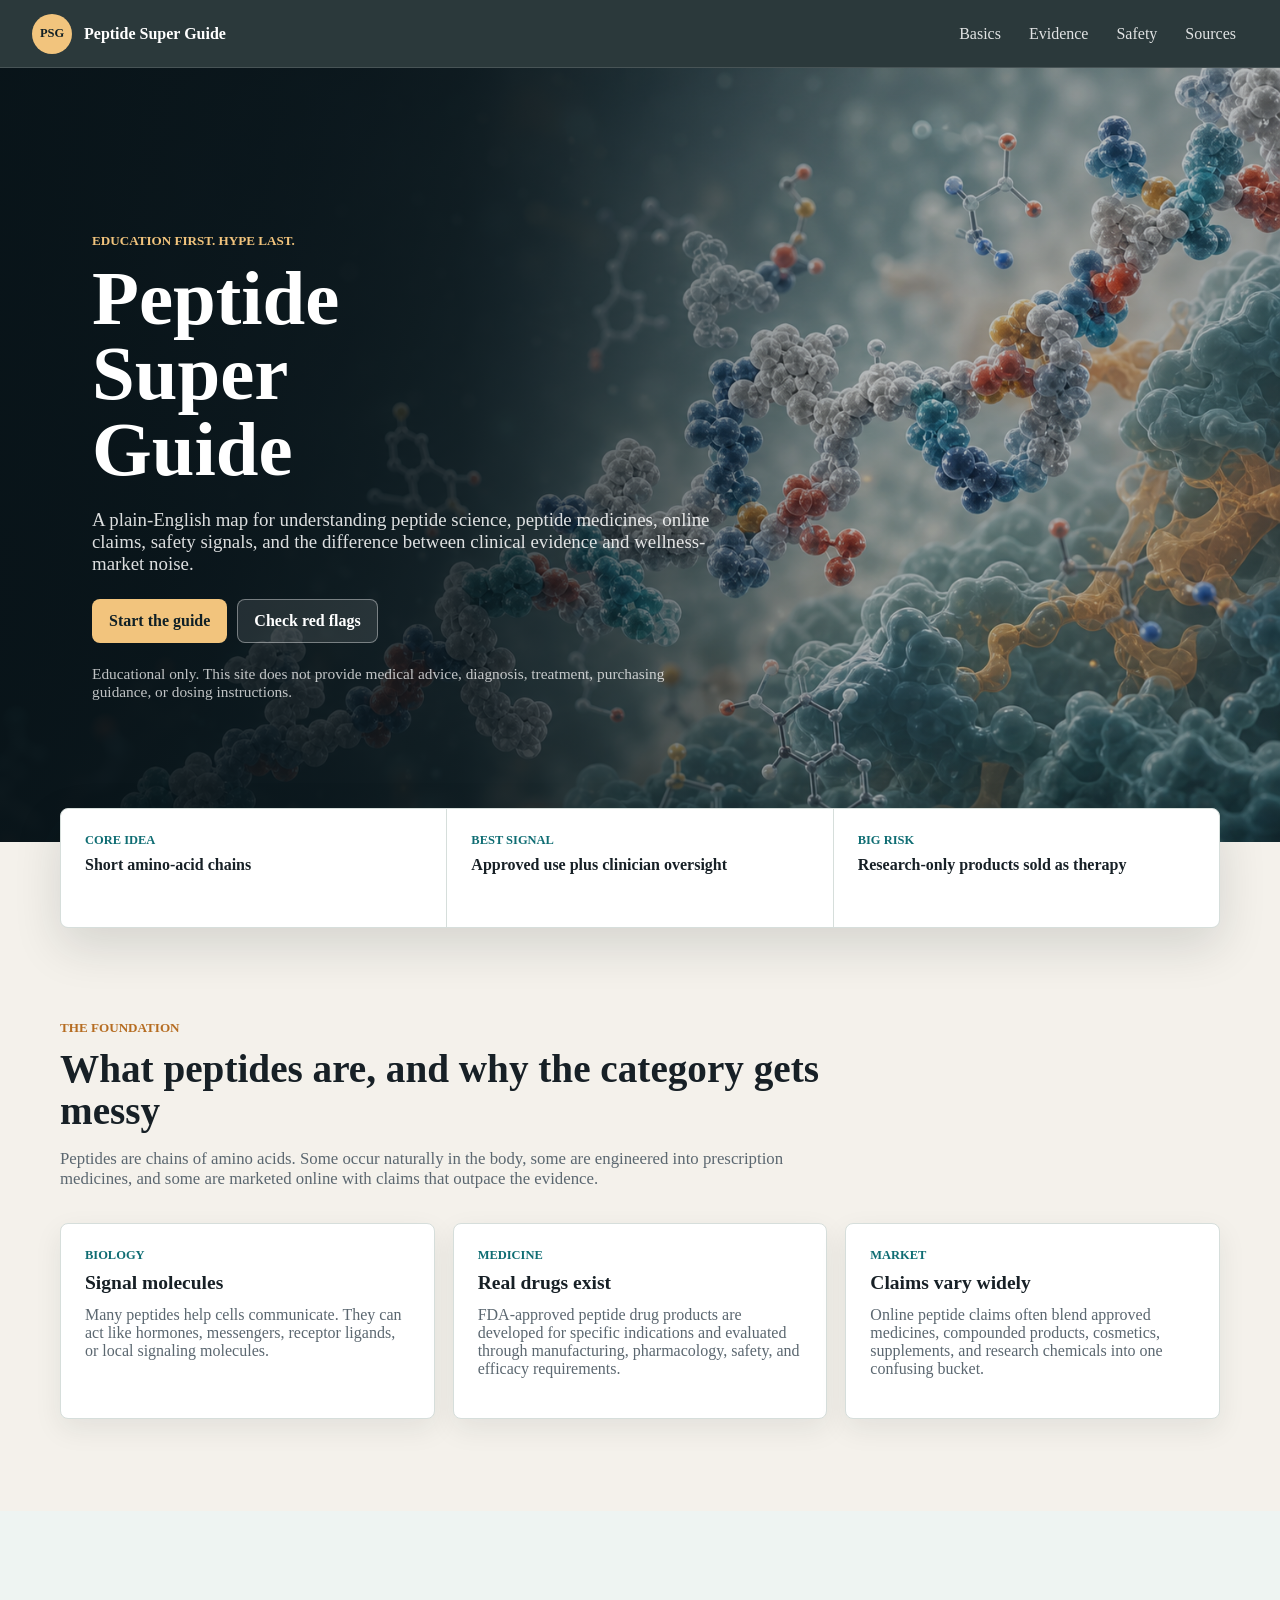
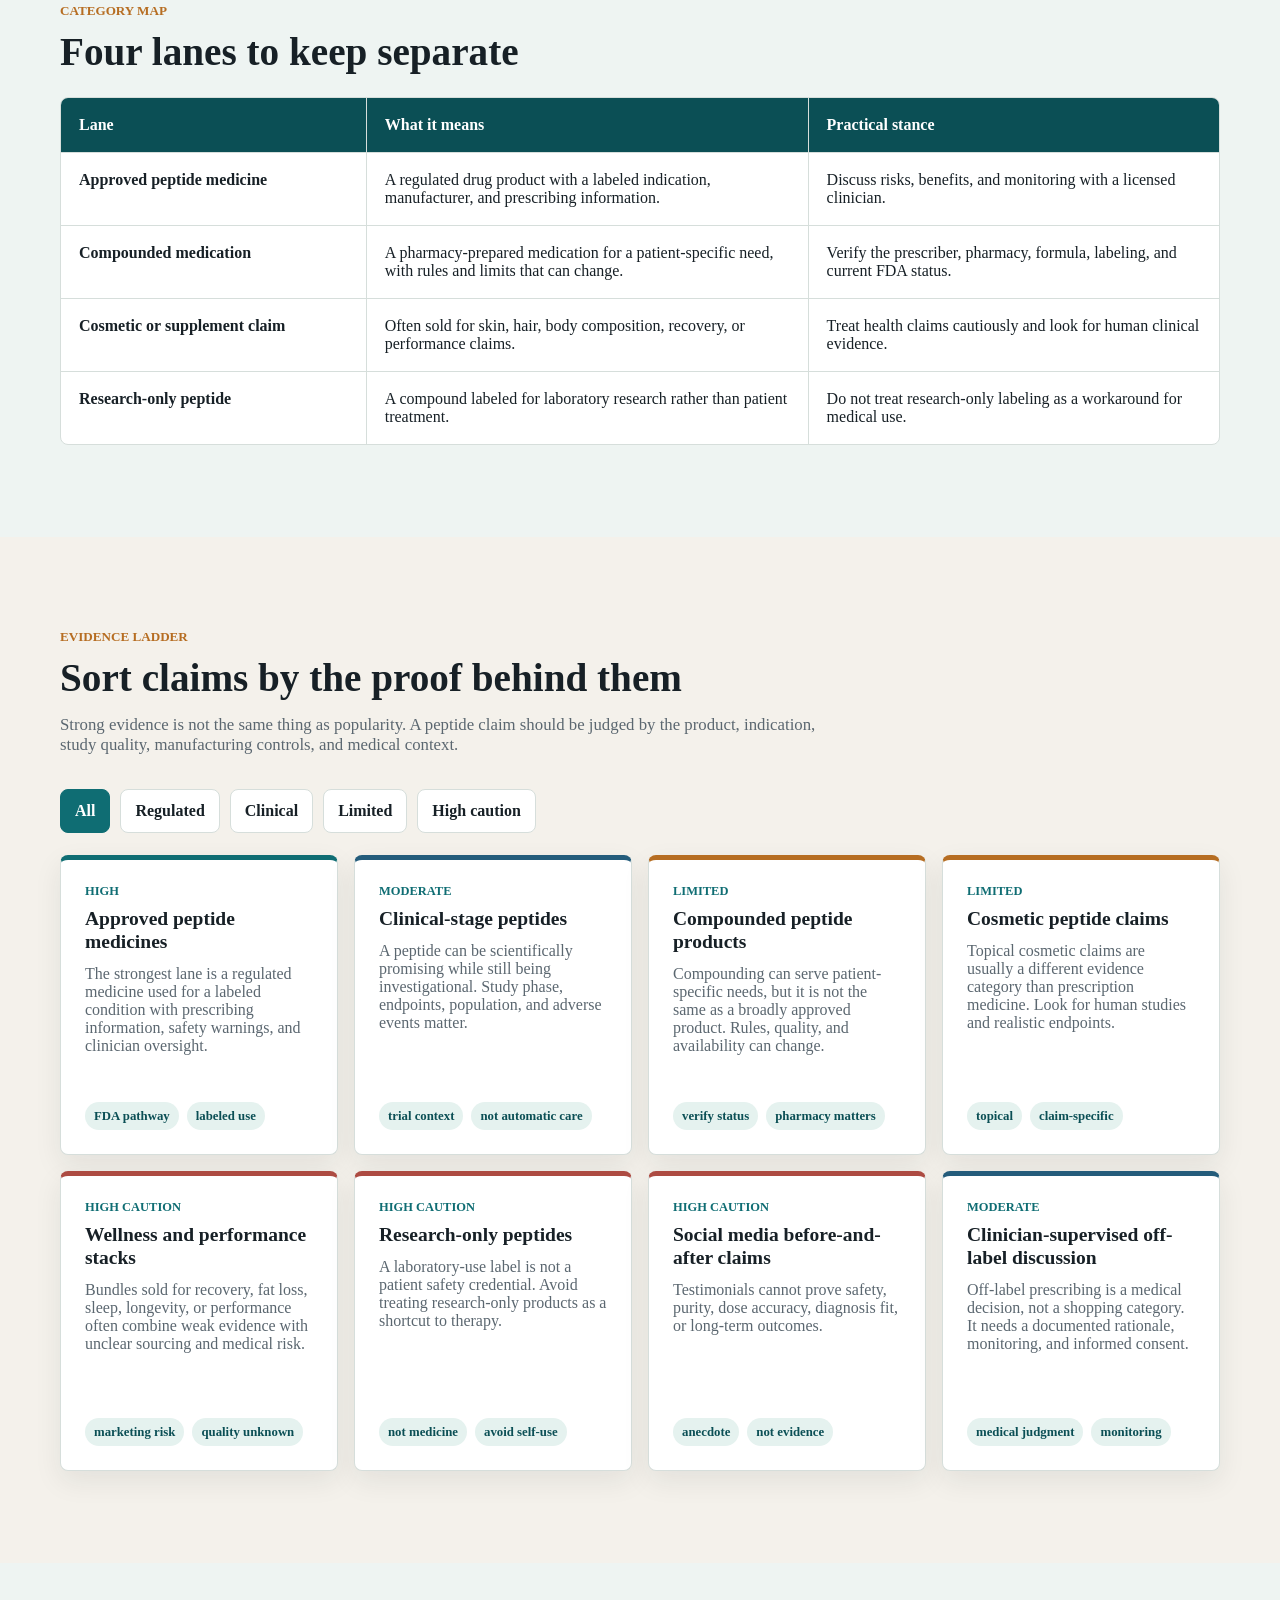
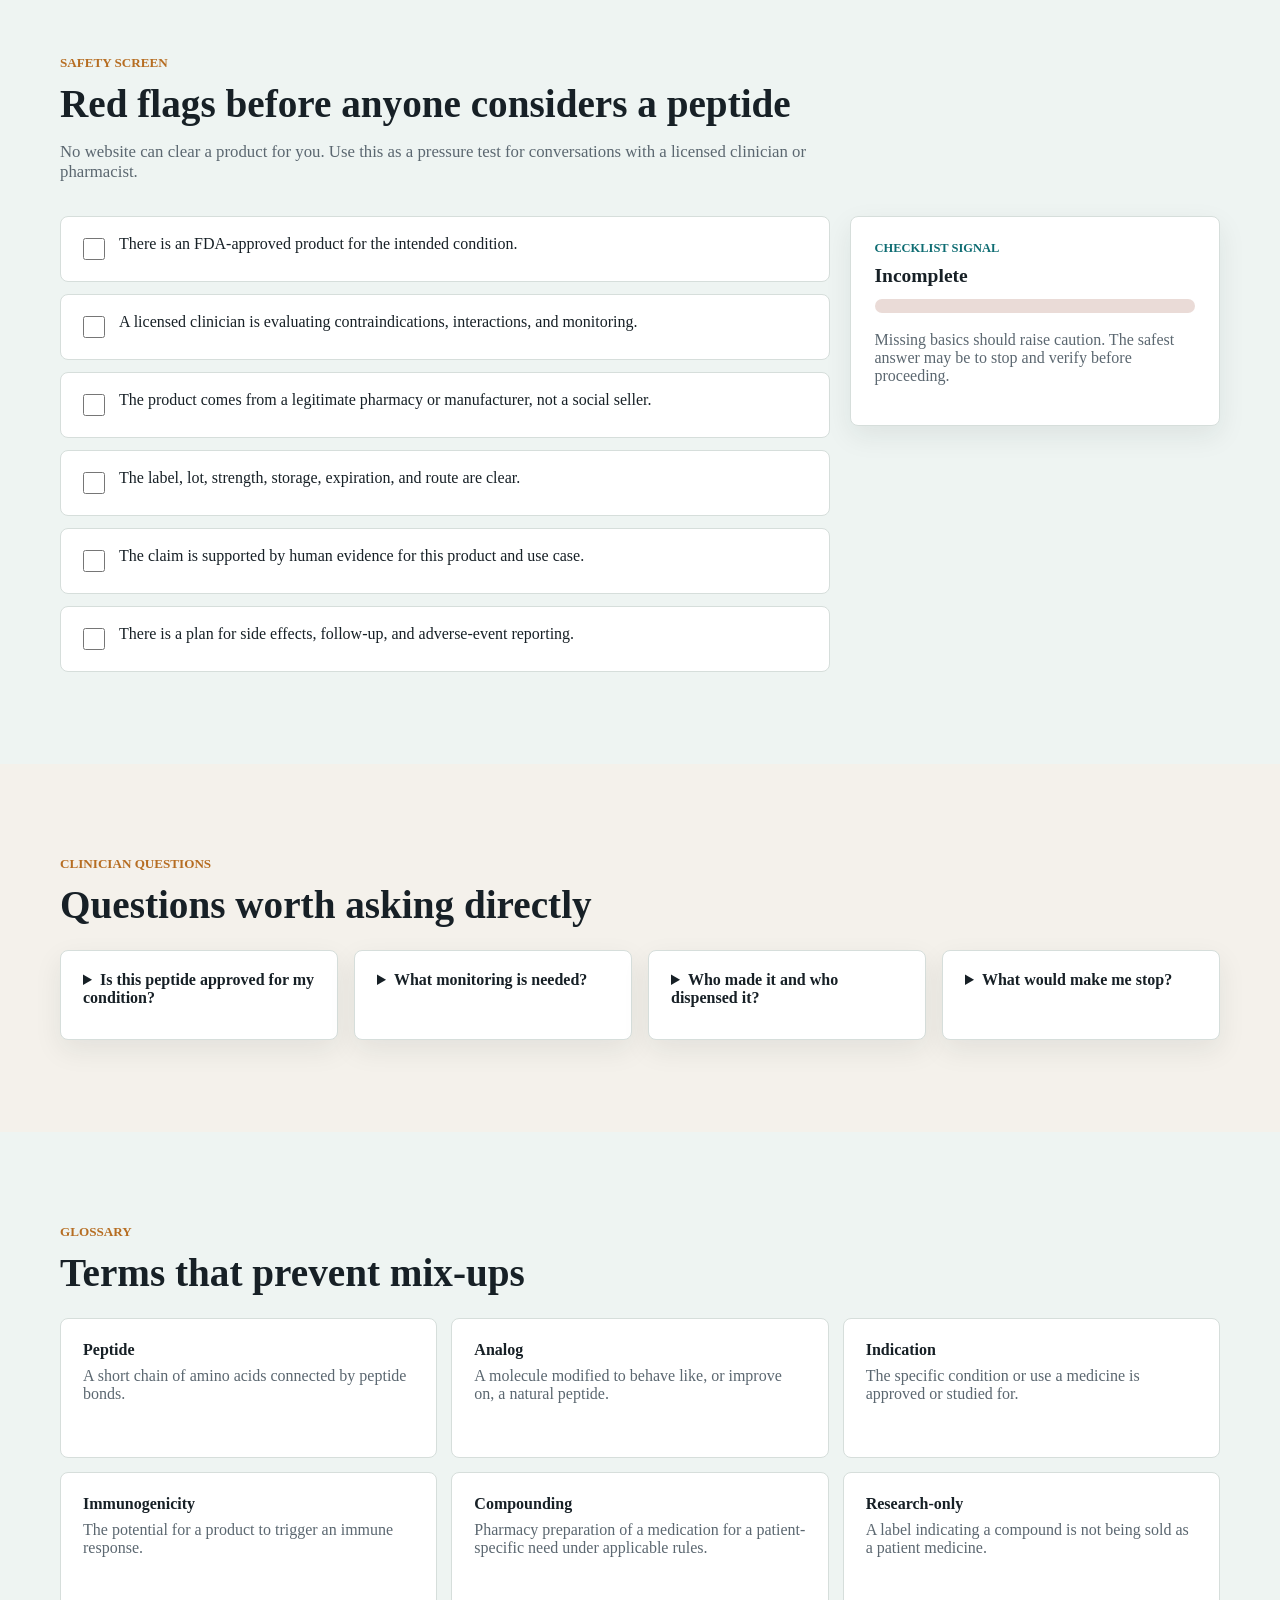
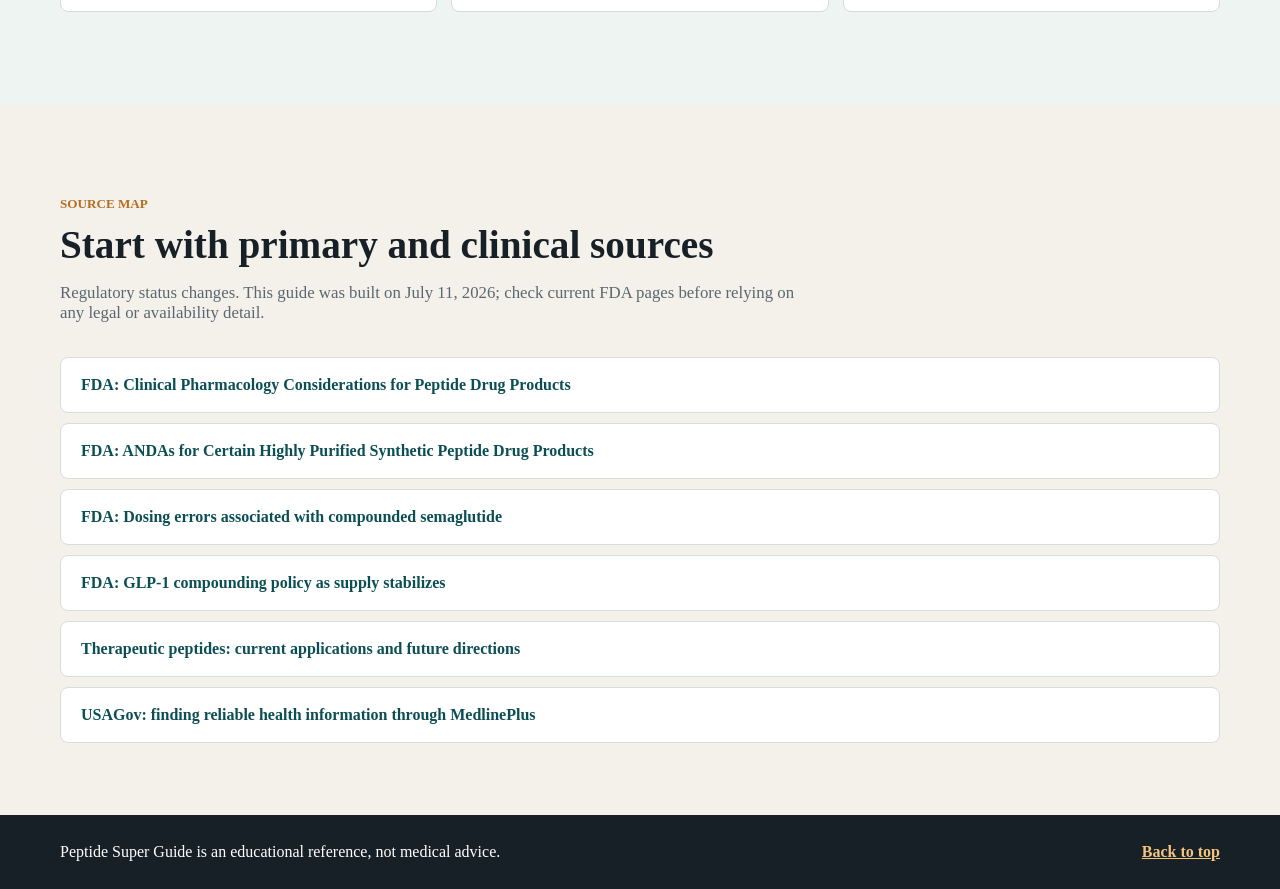
==== index.html @ 93c2bcbf "Build peptide guide site" ====
<!doctype html>
<html lang="en">
  <head>
    <meta charset="utf-8" />
    <meta name="viewport" content="width=device-width, initial-scale=1" />
    <meta
      name="description"
      content="A practical, safety-first educational guide to peptides, peptide medicines, evidence levels, and red flags."
    />
    <title>Peptide Super Guide</title>
    <link rel="preload" href="assets/peptide-hero.png" as="image" />
    <link rel="stylesheet" href="styles.css" />
  </head>
  <body>
    <a class="skip-link" href="#guide">Skip to guide</a>

    <header class="site-header" aria-label="Primary">
      <a class="brand" href="#top" aria-label="Peptide Super Guide home">
        <span class="brand-mark" aria-hidden="true">PSG</span>
        <span>Peptide Super Guide</span>
      </a>
      <nav class="nav" aria-label="Guide sections">
        <a href="#basics">Basics</a>
        <a href="#evidence">Evidence</a>
        <a href="#safety">Safety</a>
        <a href="#sources">Sources</a>
      </nav>
    </header>

    <main id="top">
      <section class="hero" aria-labelledby="hero-title">
        <div class="hero-content">
          <p class="eyebrow">Education first. Hype last.</p>
          <h1 id="hero-title">Peptide Super Guide</h1>
          <p class="hero-copy">
            A plain-English map for understanding peptide science, peptide
            medicines, online claims, safety signals, and the difference between
            clinical evidence and wellness-market noise.
          </p>
          <div class="hero-actions" aria-label="Primary links">
            <a class="button primary" href="#guide">Start the guide</a>
            <a class="button secondary" href="#safety">Check red flags</a>
          </div>
          <p class="medical-note">
            Educational only. This site does not provide medical advice,
            diagnosis, treatment, purchasing guidance, or dosing instructions.
          </p>
        </div>
      </section>

      <section id="guide" class="quick-strip" aria-label="Guide snapshot">
        <div class="quick-item">
          <span class="quick-label">Core idea</span>
          <strong>Short amino-acid chains</strong>
        </div>
        <div class="quick-item">
          <span class="quick-label">Best signal</span>
          <strong>Approved use plus clinician oversight</strong>
        </div>
        <div class="quick-item">
          <span class="quick-label">Big risk</span>
          <strong>Research-only products sold as therapy</strong>
        </div>
      </section>

      <section id="basics" class="section">
        <div class="section-heading">
          <p class="eyebrow">The foundation</p>
          <h2>What peptides are, and why the category gets messy</h2>
          <p>
            Peptides are chains of amino acids. Some occur naturally in the
            body, some are engineered into prescription medicines, and some are
            marketed online with claims that outpace the evidence.
          </p>
        </div>

        <div class="card-grid three">
          <article class="info-card">
            <span class="card-kicker">Biology</span>
            <h3>Signal molecules</h3>
            <p>
              Many peptides help cells communicate. They can act like hormones,
              messengers, receptor ligands, or local signaling molecules.
            </p>
          </article>
          <article class="info-card">
            <span class="card-kicker">Medicine</span>
            <h3>Real drugs exist</h3>
            <p>
              FDA-approved peptide drug products are developed for specific
              indications and evaluated through manufacturing, pharmacology,
              safety, and efficacy requirements.
            </p>
          </article>
          <article class="info-card">
            <span class="card-kicker">Market</span>
            <h3>Claims vary widely</h3>
            <p>
              Online peptide claims often blend approved medicines, compounded
              products, cosmetics, supplements, and research chemicals into one
              confusing bucket.
            </p>
          </article>
        </div>
      </section>

      <section class="section band">
        <div class="section-heading compact">
          <p class="eyebrow">Category map</p>
          <h2>Four lanes to keep separate</h2>
        </div>

        <div class="lane-table" role="table" aria-label="Peptide category map">
          <div class="lane-row lane-head" role="row">
            <div role="columnheader">Lane</div>
            <div role="columnheader">What it means</div>
            <div role="columnheader">Practical stance</div>
          </div>
          <div class="lane-row" role="row">
            <div role="cell"><strong>Approved peptide medicine</strong></div>
            <div role="cell">
              A regulated drug product with a labeled indication, manufacturer,
              and prescribing information.
            </div>
            <div role="cell">Discuss risks, benefits, and monitoring with a licensed clinician.</div>
          </div>
          <div class="lane-row" role="row">
            <div role="cell"><strong>Compounded medication</strong></div>
            <div role="cell">
              A pharmacy-prepared medication for a patient-specific need, with
              rules and limits that can change.
            </div>
            <div role="cell">Verify the prescriber, pharmacy, formula, labeling, and current FDA status.</div>
          </div>
          <div class="lane-row" role="row">
            <div role="cell"><strong>Cosmetic or supplement claim</strong></div>
            <div role="cell">
              Often sold for skin, hair, body composition, recovery, or
              performance claims.
            </div>
            <div role="cell">Treat health claims cautiously and look for human clinical evidence.</div>
          </div>
          <div class="lane-row" role="row">
            <div role="cell"><strong>Research-only peptide</strong></div>
            <div role="cell">
              A compound labeled for laboratory research rather than patient
              treatment.
            </div>
            <div role="cell">Do not treat research-only labeling as a workaround for medical use.</div>
          </div>
        </div>
      </section>

      <section id="evidence" class="section">
        <div class="section-heading">
          <p class="eyebrow">Evidence ladder</p>
          <h2>Sort claims by the proof behind them</h2>
          <p>
            Strong evidence is not the same thing as popularity. A peptide claim
            should be judged by the product, indication, study quality,
            manufacturing controls, and medical context.
          </p>
        </div>

        <div class="filter-bar" aria-label="Evidence filters">
          <button class="filter-button is-active" type="button" data-filter="all">All</button>
          <button class="filter-button" type="button" data-filter="regulated">Regulated</button>
          <button class="filter-button" type="button" data-filter="clinical">Clinical</button>
          <button class="filter-button" type="button" data-filter="limited">Limited</button>
          <button class="filter-button" type="button" data-filter="avoid">High caution</button>
        </div>

        <div class="evidence-grid" id="evidenceGrid" aria-live="polite"></div>
      </section>

      <section id="safety" class="section band">
        <div class="section-heading">
          <p class="eyebrow">Safety screen</p>
          <h2>Red flags before anyone considers a peptide</h2>
          <p>
            No website can clear a product for you. Use this as a pressure test
            for conversations with a licensed clinician or pharmacist.
          </p>
        </div>

        <div class="safety-layout">
          <form class="check-panel" id="safetyForm">
            <label class="check-row">
              <input type="checkbox" name="approved" />
              <span>There is an FDA-approved product for the intended condition.</span>
            </label>
            <label class="check-row">
              <input type="checkbox" name="clinician" />
              <span>A licensed clinician is evaluating contraindications, interactions, and monitoring.</span>
            </label>
            <label class="check-row">
              <input type="checkbox" name="pharmacy" />
              <span>The product comes from a legitimate pharmacy or manufacturer, not a social seller.</span>
            </label>
            <label class="check-row">
              <input type="checkbox" name="labeling" />
              <span>The label, lot, strength, storage, expiration, and route are clear.</span>
            </label>
            <label class="check-row">
              <input type="checkbox" name="evidence" />
              <span>The claim is supported by human evidence for this product and use case.</span>
            </label>
            <label class="check-row">
              <input type="checkbox" name="reporting" />
              <span>There is a plan for side effects, follow-up, and adverse-event reporting.</span>
            </label>
          </form>

          <aside class="risk-card" aria-live="polite">
            <span class="card-kicker">Checklist signal</span>
            <h3 id="riskTitle">Incomplete</h3>
            <div class="risk-meter" aria-hidden="true">
              <span id="riskFill"></span>
            </div>
            <p id="riskCopy">
              Missing basics should raise caution. The safest answer may be to
              stop and verify before proceeding.
            </p>
          </aside>
        </div>
      </section>

      <section class="section">
        <div class="section-heading compact">
          <p class="eyebrow">Clinician questions</p>
          <h2>Questions worth asking directly</h2>
        </div>

        <div class="question-grid">
          <details class="question-card">
            <summary>Is this peptide approved for my condition?</summary>
            <p>
              Ask for the exact product name, indication, expected benefit,
              common risks, serious risks, and the reason it fits your health
              history.
            </p>
          </details>
          <details class="question-card">
            <summary>What monitoring is needed?</summary>
            <p>
              Monitoring can include symptoms, labs, medication interactions,
              pregnancy considerations, allergies, and follow-up timing.
            </p>
          </details>
          <details class="question-card">
            <summary>Who made it and who dispensed it?</summary>
            <p>
              Legitimate products should have clear manufacturer or pharmacy
              information, labeling, storage instructions, and a way to report
              adverse events.
            </p>
          </details>
          <details class="question-card">
            <summary>What would make me stop?</summary>
            <p>
              Ask for concrete warning signs and contact instructions before
              starting any prescribed medication.
            </p>
          </details>
        </div>
      </section>

      <section class="section band glossary-section">
        <div class="section-heading compact">
          <p class="eyebrow">Glossary</p>
          <h2>Terms that prevent mix-ups</h2>
        </div>

        <dl class="glossary">
          <div>
            <dt>Peptide</dt>
            <dd>A short chain of amino acids connected by peptide bonds.</dd>
          </div>
          <div>
            <dt>Analog</dt>
            <dd>A molecule modified to behave like, or improve on, a natural peptide.</dd>
          </div>
          <div>
            <dt>Indication</dt>
            <dd>The specific condition or use a medicine is approved or studied for.</dd>
          </div>
          <div>
            <dt>Immunogenicity</dt>
            <dd>The potential for a product to trigger an immune response.</dd>
          </div>
          <div>
            <dt>Compounding</dt>
            <dd>Pharmacy preparation of a medication for a patient-specific need under applicable rules.</dd>
          </div>
          <div>
            <dt>Research-only</dt>
            <dd>A label indicating a compound is not being sold as a patient medicine.</dd>
          </div>
        </dl>
      </section>

      <section id="sources" class="section sources-section">
        <div class="section-heading">
          <p class="eyebrow">Source map</p>
          <h2>Start with primary and clinical sources</h2>
          <p>
            Regulatory status changes. This guide was built on July 11, 2026;
            check current FDA pages before relying on any legal or availability
            detail.
          </p>
        </div>

        <div class="source-list">
          <a href="https://www.fda.gov/regulatory-information/search-fda-guidance-documents/clinical-pharmacology-considerations-peptide-drug-products">
            FDA: Clinical Pharmacology Considerations for Peptide Drug Products
          </a>
          <a href="https://www.fda.gov/regulatory-information/search-fda-guidance-documents/andas-certain-highly-purified-synthetic-peptide-drug-products-refer-listed-drugs-rdna-origin">
            FDA: ANDAs for Certain Highly Purified Synthetic Peptide Drug Products
          </a>
          <a href="https://www.fda.gov/drugs/human-drug-compounding/fda-alerts-health-care-providers-compounders-and-patients-dosing-errors-associated-compounded">
            FDA: Dosing errors associated with compounded semaglutide
          </a>
          <a href="https://www.fda.gov/drugs/drug-alerts-and-statements/fda-clarifies-policies-compounders-national-glp-1-supply-begins-stabilize">
            FDA: GLP-1 compounding policy as supply stabilizes
          </a>
          <a href="https://pmc.ncbi.nlm.nih.gov/articles/PMC8844085/">
            Therapeutic peptides: current applications and future directions
          </a>
          <a href="https://www.usa.gov/health-information">
            USAGov: finding reliable health information through MedlinePlus
          </a>
        </div>
      </section>
    </main>

    <footer class="footer">
      <p>Peptide Super Guide is an educational reference, not medical advice.</p>
      <a href="#top">Back to top</a>
    </footer>

    <script src="script.js"></script>
  </body>
</html>
---- styles.css ----
:root {
  --ink: #172026;
  --muted: #5b6770;
  --paper: #f4f1eb;
  --surface: #ffffff;
  --surface-strong: #eef4f2;
  --teal: #0f6d73;
  --teal-dark: #0b4f55;
  --amber: #b66d22;
  --coral: #ad4b42;
  --blue: #245c7b;
  --line: #d6dedb;
  --shadow: 0 18px 48px rgba(23, 32, 38, 0.14);
  --radius: 8px;
}

* {
  box-sizing: border-box;
}

html {
  scroll-behavior: smooth;
}

body {
  margin: 0;
  color: var(--ink);
  background: var(--paper);
  font-family:
    Inter, ui-sans-serif, system-ui, -apple-system, BlinkMacSystemFont, "Segoe UI",
    sans-serif;
  line-height: 1.55;
}

body,
button,
input {
  font: inherit;
}

a {
  color: inherit;
}

.skip-link {
  position: fixed;
  top: 12px;
  left: 12px;
  z-index: 20;
  padding: 10px 14px;
  color: #ffffff;
  background: var(--ink);
  border-radius: var(--radius);
  transform: translateY(-150%);
  transition: transform 160ms ease;
}

.skip-link:focus {
  transform: translateY(0);
}

.site-header {
  position: sticky;
  top: 0;
  z-index: 10;
  display: flex;
  align-items: center;
  justify-content: space-between;
  min-height: 68px;
  padding: 0 32px;
  color: #ffffff;
  background: rgba(15, 31, 35, 0.88);
  border-bottom: 1px solid rgba(255, 255, 255, 0.14);
  backdrop-filter: blur(14px);
}

.brand {
  display: inline-flex;
  align-items: center;
  gap: 12px;
  font-weight: 800;
  text-decoration: none;
}

.brand-mark {
  display: grid;
  width: 40px;
  height: 40px;
  place-items: center;
  color: #122025;
  background: #f2c47d;
  border-radius: 50%;
  font-size: 0.78rem;
  font-weight: 900;
}

.nav {
  display: flex;
  align-items: center;
  gap: 4px;
}

.nav a {
  padding: 10px 12px;
  color: rgba(255, 255, 255, 0.86);
  text-decoration: none;
  border-radius: var(--radius);
}

.nav a:hover,
.nav a:focus-visible {
  color: #ffffff;
  background: rgba(255, 255, 255, 0.12);
  outline: none;
}

.hero {
  min-height: 86vh;
  display: flex;
  align-items: center;
  padding: 96px 32px 72px;
  color: #ffffff;
  background:
    linear-gradient(90deg, rgba(8, 19, 24, 0.94) 0%, rgba(8, 19, 24, 0.82) 36%, rgba(8, 19, 24, 0.28) 68%),
    url("assets/peptide-hero.png") center right / cover no-repeat;
}

.hero-content {
  width: min(720px, 100%);
  margin-left: max(0px, calc((100vw - 1160px) / 2));
}

.eyebrow {
  margin: 0 0 12px;
  color: var(--amber);
  font-size: 0.82rem;
  font-weight: 800;
  letter-spacing: 0;
  text-transform: uppercase;
}

.hero .eyebrow {
  color: #f2c47d;
}

h1,
h2,
h3,
p {
  margin-top: 0;
}

h1 {
  max-width: 10ch;
  margin-bottom: 22px;
  font-size: 4.8rem;
  line-height: 0.98;
  letter-spacing: 0;
}

h2 {
  max-width: 820px;
  margin-bottom: 16px;
  font-size: 2.45rem;
  line-height: 1.08;
  letter-spacing: 0;
}

h3 {
  margin-bottom: 12px;
  font-size: 1.22rem;
  line-height: 1.18;
  letter-spacing: 0;
}

.hero-copy {
  max-width: 620px;
  margin-bottom: 24px;
  color: rgba(255, 255, 255, 0.86);
  font-size: 1.18rem;
}

.hero-actions,
.filter-bar {
  display: flex;
  flex-wrap: wrap;
  gap: 10px;
}

.button,
.filter-button {
  min-height: 44px;
  border: 1px solid transparent;
  border-radius: var(--radius);
  cursor: pointer;
  text-decoration: none;
  transition:
    transform 140ms ease,
    background 140ms ease,
    border-color 140ms ease;
}

.button {
  display: inline-flex;
  align-items: center;
  justify-content: center;
  padding: 11px 16px;
  font-weight: 800;
}

.button:hover,
.filter-button:hover {
  transform: translateY(-1px);
}

.button.primary {
  color: #102026;
  background: #f2c47d;
}

.button.secondary {
  color: #ffffff;
  border-color: rgba(255, 255, 255, 0.38);
  background: rgba(255, 255, 255, 0.1);
}

.medical-note {
  max-width: 620px;
  margin: 22px 0 0;
  color: rgba(255, 255, 255, 0.74);
  font-size: 0.96rem;
}

.quick-strip {
  display: grid;
  grid-template-columns: repeat(3, 1fr);
  gap: 1px;
  width: min(1160px, calc(100% - 48px));
  margin: -34px auto 0;
  overflow: hidden;
  background: var(--line);
  border: 1px solid var(--line);
  border-radius: var(--radius);
  box-shadow: var(--shadow);
}

.quick-item {
  min-height: 118px;
  padding: 24px;
  background: var(--surface);
}

.quick-label,
.card-kicker {
  display: block;
  margin-bottom: 8px;
  color: var(--teal);
  font-size: 0.78rem;
  font-weight: 900;
  text-transform: uppercase;
}

.section {
  width: min(1160px, calc(100% - 48px));
  margin: 0 auto;
  padding: 92px 0;
}

.section.band {
  width: 100%;
  padding: 92px max(24px, calc((100% - 1160px) / 2));
  background: var(--surface-strong);
}

.section-heading {
  max-width: 760px;
  margin-bottom: 34px;
}

.section-heading p:not(.eyebrow) {
  color: var(--muted);
  font-size: 1.05rem;
}

.section-heading.compact {
  margin-bottom: 24px;
}

.card-grid {
  display: grid;
  gap: 18px;
}

.card-grid.three {
  grid-template-columns: repeat(3, 1fr);
}

.info-card,
.evidence-card,
.question-card,
.risk-card {
  border: 1px solid var(--line);
  border-radius: var(--radius);
  background: var(--surface);
  box-shadow: 0 10px 28px rgba(23, 32, 38, 0.08);
}

.info-card,
.evidence-card,
.risk-card {
  padding: 24px;
}

.info-card p,
.evidence-card p,
.risk-card p,
.question-card p {
  color: var(--muted);
}

.lane-table {
  display: grid;
  overflow: hidden;
  border: 1px solid var(--line);
  border-radius: var(--radius);
  background: var(--surface);
}

.lane-row {
  display: grid;
  grid-template-columns: 1fr 1.45fr 1.35fr;
  border-top: 1px solid var(--line);
}

.lane-row:first-child {
  border-top: 0;
}

.lane-row > div {
  min-width: 0;
  padding: 18px;
  border-left: 1px solid var(--line);
}

.lane-row > div:first-child {
  border-left: 0;
}

.lane-head {
  color: #ffffff;
  background: var(--teal-dark);
  font-weight: 900;
}

.filter-bar {
  margin-bottom: 22px;
}

.filter-button {
  padding: 10px 14px;
  color: var(--ink);
  background: var(--surface);
  border-color: var(--line);
  font-weight: 800;
}

.filter-button.is-active {
  color: #ffffff;
  background: var(--teal);
  border-color: var(--teal);
}

.evidence-grid {
  display: grid;
  grid-template-columns: repeat(4, 1fr);
  gap: 16px;
}

.evidence-card {
  display: flex;
  min-height: 300px;
  flex-direction: column;
}

.evidence-card[data-level="High"] {
  border-top: 5px solid var(--teal);
}

.evidence-card[data-level="Moderate"] {
  border-top: 5px solid var(--blue);
}

.evidence-card[data-level="Limited"] {
  border-top: 5px solid var(--amber);
}

.evidence-card[data-level="High caution"] {
  border-top: 5px solid var(--coral);
}

.evidence-meta {
  display: flex;
  flex-wrap: wrap;
  gap: 8px;
  margin-top: auto;
  padding-top: 18px;
}

.pill {
  display: inline-flex;
  min-height: 28px;
  align-items: center;
  padding: 4px 9px;
  color: var(--teal-dark);
  background: #e5f2ef;
  border-radius: 999px;
  font-size: 0.8rem;
  font-weight: 800;
}

.safety-layout {
  display: grid;
  grid-template-columns: minmax(0, 1.35fr) minmax(280px, 0.65fr);
  gap: 20px;
  align-items: start;
}

.check-panel {
  display: grid;
  gap: 12px;
}

.check-row {
  display: grid;
  grid-template-columns: 28px 1fr;
  gap: 12px;
  align-items: start;
  padding: 18px;
  color: var(--ink);
  background: var(--surface);
  border: 1px solid var(--line);
  border-radius: var(--radius);
}

.check-row input {
  width: 22px;
  height: 22px;
  accent-color: var(--teal);
}

.risk-card {
  position: sticky;
  top: 88px;
}

.risk-meter {
  height: 14px;
  overflow: hidden;
  margin: 8px 0 18px;
  background: #eadbd7;
  border-radius: 999px;
}

.risk-meter span {
  display: block;
  width: 0%;
  height: 100%;
  background: var(--coral);
  transition:
    width 180ms ease,
    background 180ms ease;
}

.question-grid {
  display: grid;
  grid-template-columns: repeat(4, 1fr);
  gap: 16px;
}

.question-card {
  padding: 0;
}

.question-card summary {
  min-height: 88px;
  padding: 20px 22px;
  cursor: pointer;
  font-weight: 900;
  list-style-position: inside;
}

.question-card p {
  padding: 0 22px 22px;
}

.glossary {
  display: grid;
  grid-template-columns: repeat(3, 1fr);
  gap: 14px;
  margin: 0;
}

.glossary div {
  min-height: 140px;
  padding: 22px;
  background: var(--surface);
  border: 1px solid var(--line);
  border-radius: var(--radius);
}

.glossary dt {
  margin-bottom: 8px;
  font-weight: 900;
}

.glossary dd {
  margin: 0;
  color: var(--muted);
}

.sources-section {
  padding-bottom: 72px;
}

.source-list {
  display: grid;
  gap: 10px;
}

.source-list a {
  padding: 18px 20px;
  color: var(--teal-dark);
  background: var(--surface);
  border: 1px solid var(--line);
  border-radius: var(--radius);
  font-weight: 800;
  text-decoration: none;
}

.source-list a:hover,
.source-list a:focus-visible {
  border-color: var(--teal);
  outline: none;
}

.footer {
  display: flex;
  align-items: center;
  justify-content: space-between;
  gap: 20px;
  padding: 28px max(24px, calc((100% - 1160px) / 2));
  color: #ffffff;
  background: var(--ink);
}

.footer p {
  margin: 0;
}

.footer a {
  color: #f2c47d;
  font-weight: 800;
}

@media (max-width: 980px) {
  .site-header {
    align-items: flex-start;
    flex-direction: column;
    gap: 10px;
    padding: 14px 20px;
  }

  .nav {
    width: 100%;
    overflow-x: auto;
    padding-bottom: 2px;
  }

  .hero {
    min-height: 78vh;
    padding: 76px 24px 56px;
    background:
      linear-gradient(90deg, rgba(8, 19, 24, 0.95) 0%, rgba(8, 19, 24, 0.82) 62%, rgba(8, 19, 24, 0.5) 100%),
      url("assets/peptide-hero.png") center right / cover no-repeat;
  }

  h1 {
    font-size: 3.35rem;
  }

  h2 {
    font-size: 2rem;
  }

  .quick-strip,
  .card-grid.three,
  .evidence-grid,
  .question-grid,
  .glossary,
  .safety-layout {
    grid-template-columns: 1fr 1fr;
  }

  .risk-card {
    position: static;
  }

  .lane-row {
    grid-template-columns: 1fr;
  }

  .lane-row > div {
    border-left: 0;
    border-top: 1px solid var(--line);
  }

  .lane-row > div:first-child {
    border-top: 0;
  }
}

@media (max-width: 640px) {
  .site-header {
    position: relative;
  }

  .brand {
    font-size: 0.95rem;
  }

  .nav a {
    padding: 9px 10px;
  }

  .hero {
    min-height: 76vh;
    padding: 58px 18px 46px;
  }

  h1 {
    max-width: 9ch;
    font-size: 2.65rem;
  }

  h2 {
    font-size: 1.72rem;
  }

  .hero-copy {
    font-size: 1rem;
  }

  .quick-strip,
  .section {
    width: min(100% - 32px, 1160px);
  }

  .quick-strip,
  .card-grid.three,
  .evidence-grid,
  .question-grid,
  .glossary,
  .safety-layout {
    grid-template-columns: 1fr;
  }

  .section,
  .section.band {
    padding-top: 64px;
    padding-bottom: 64px;
  }

  .evidence-card {
    min-height: auto;
  }

  .footer {
    align-items: flex-start;
    flex-direction: column;
  }
}
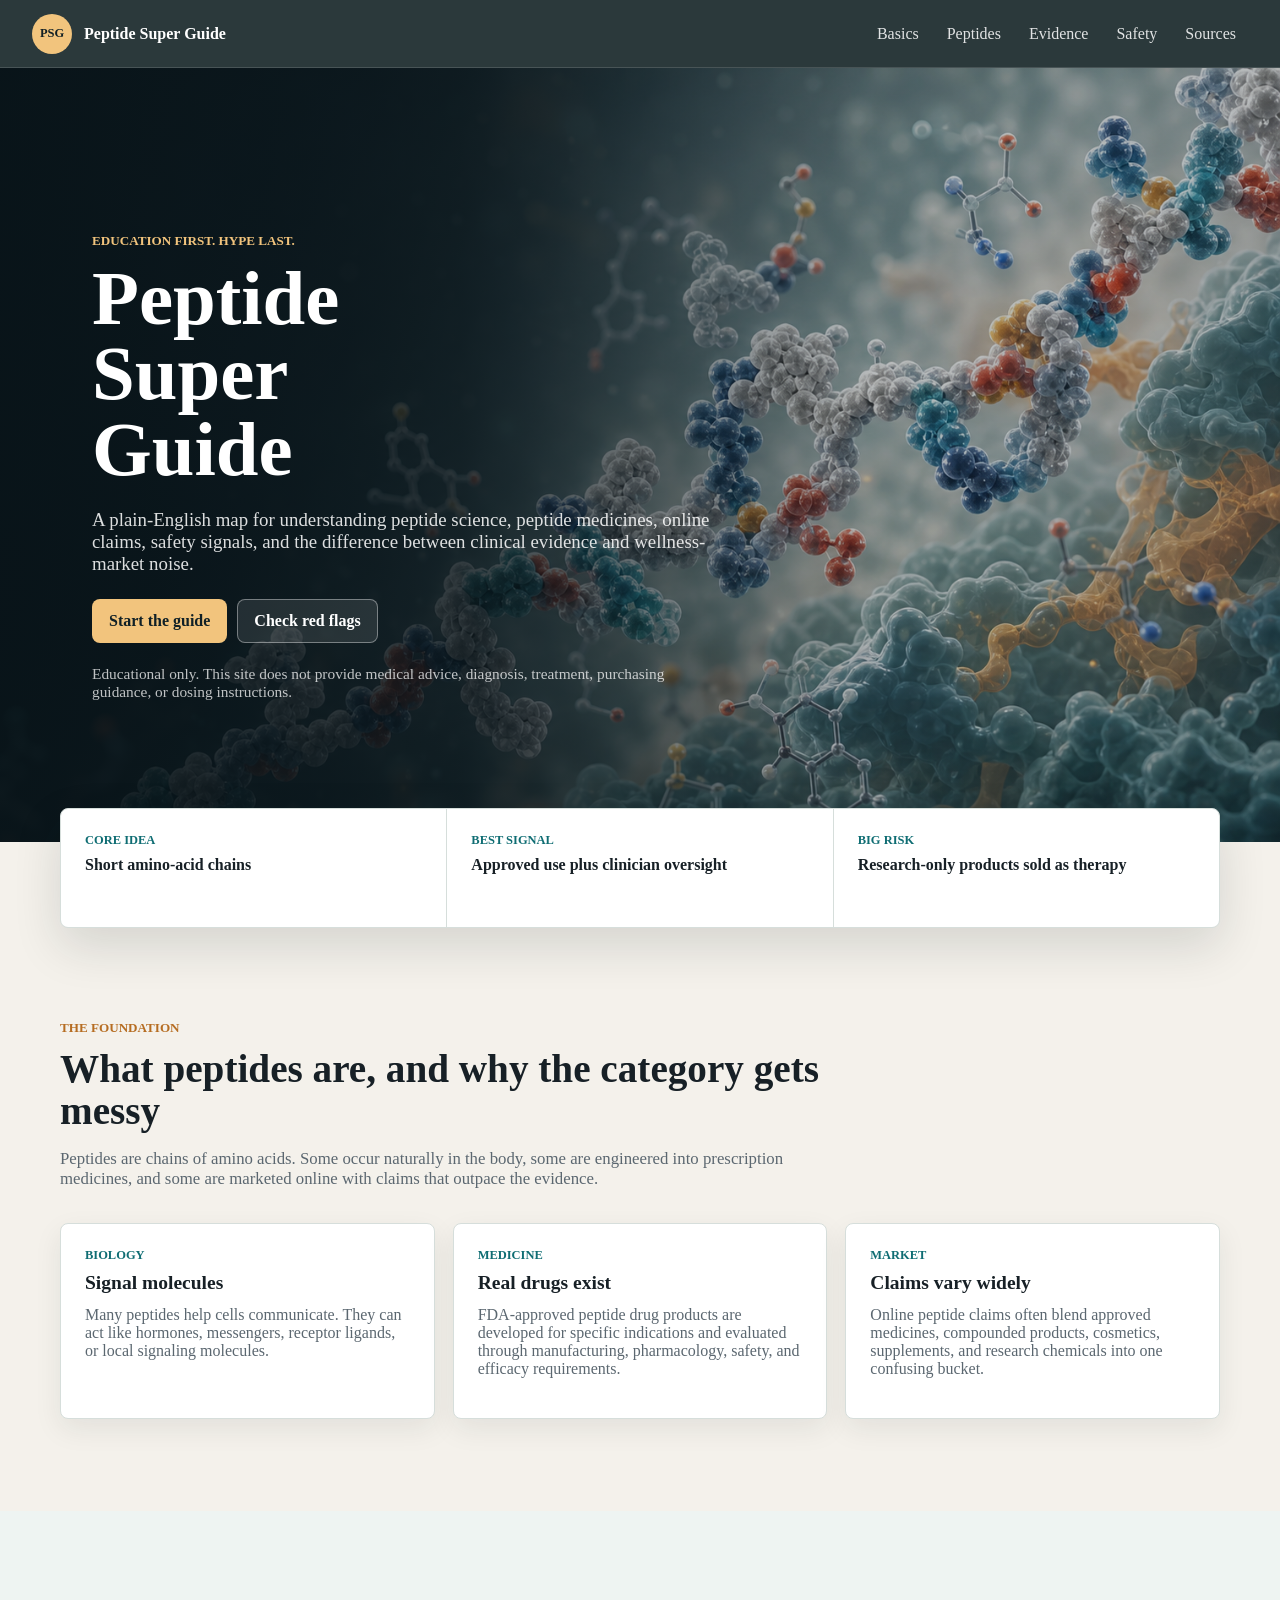
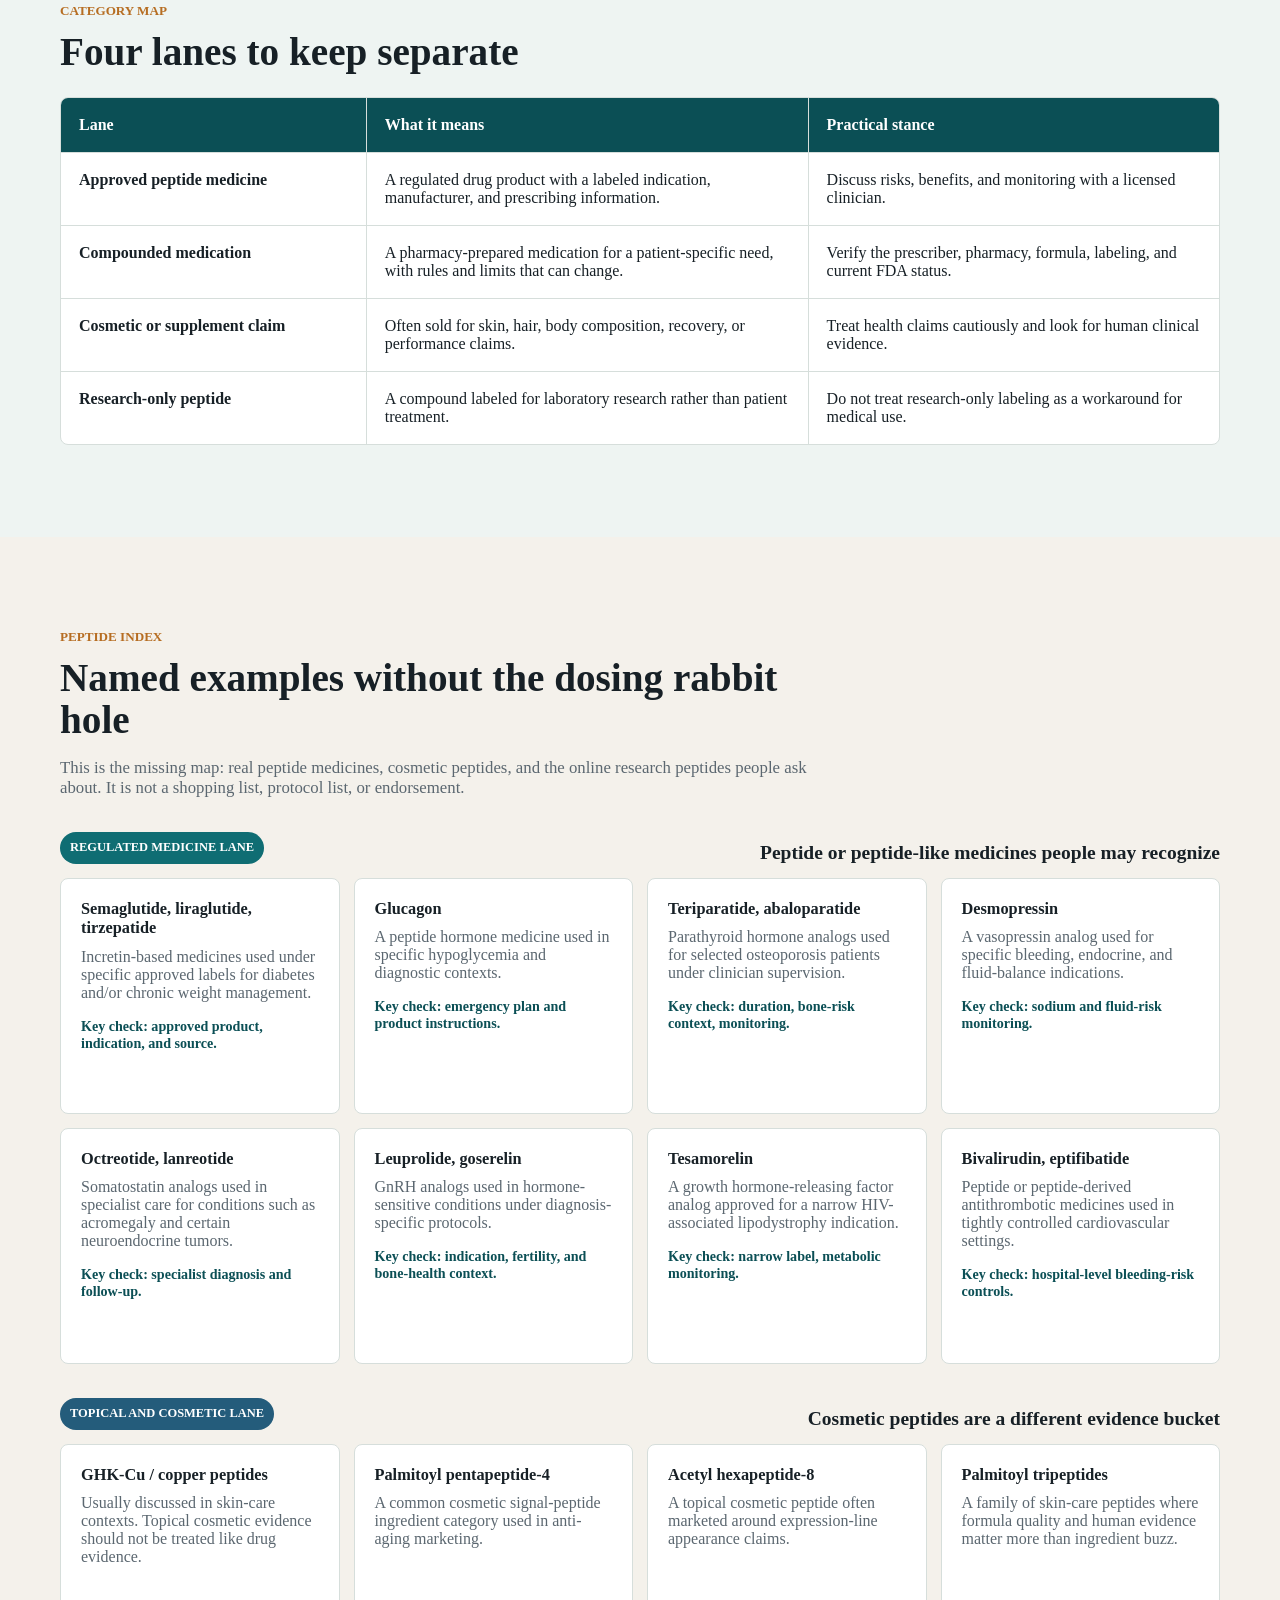
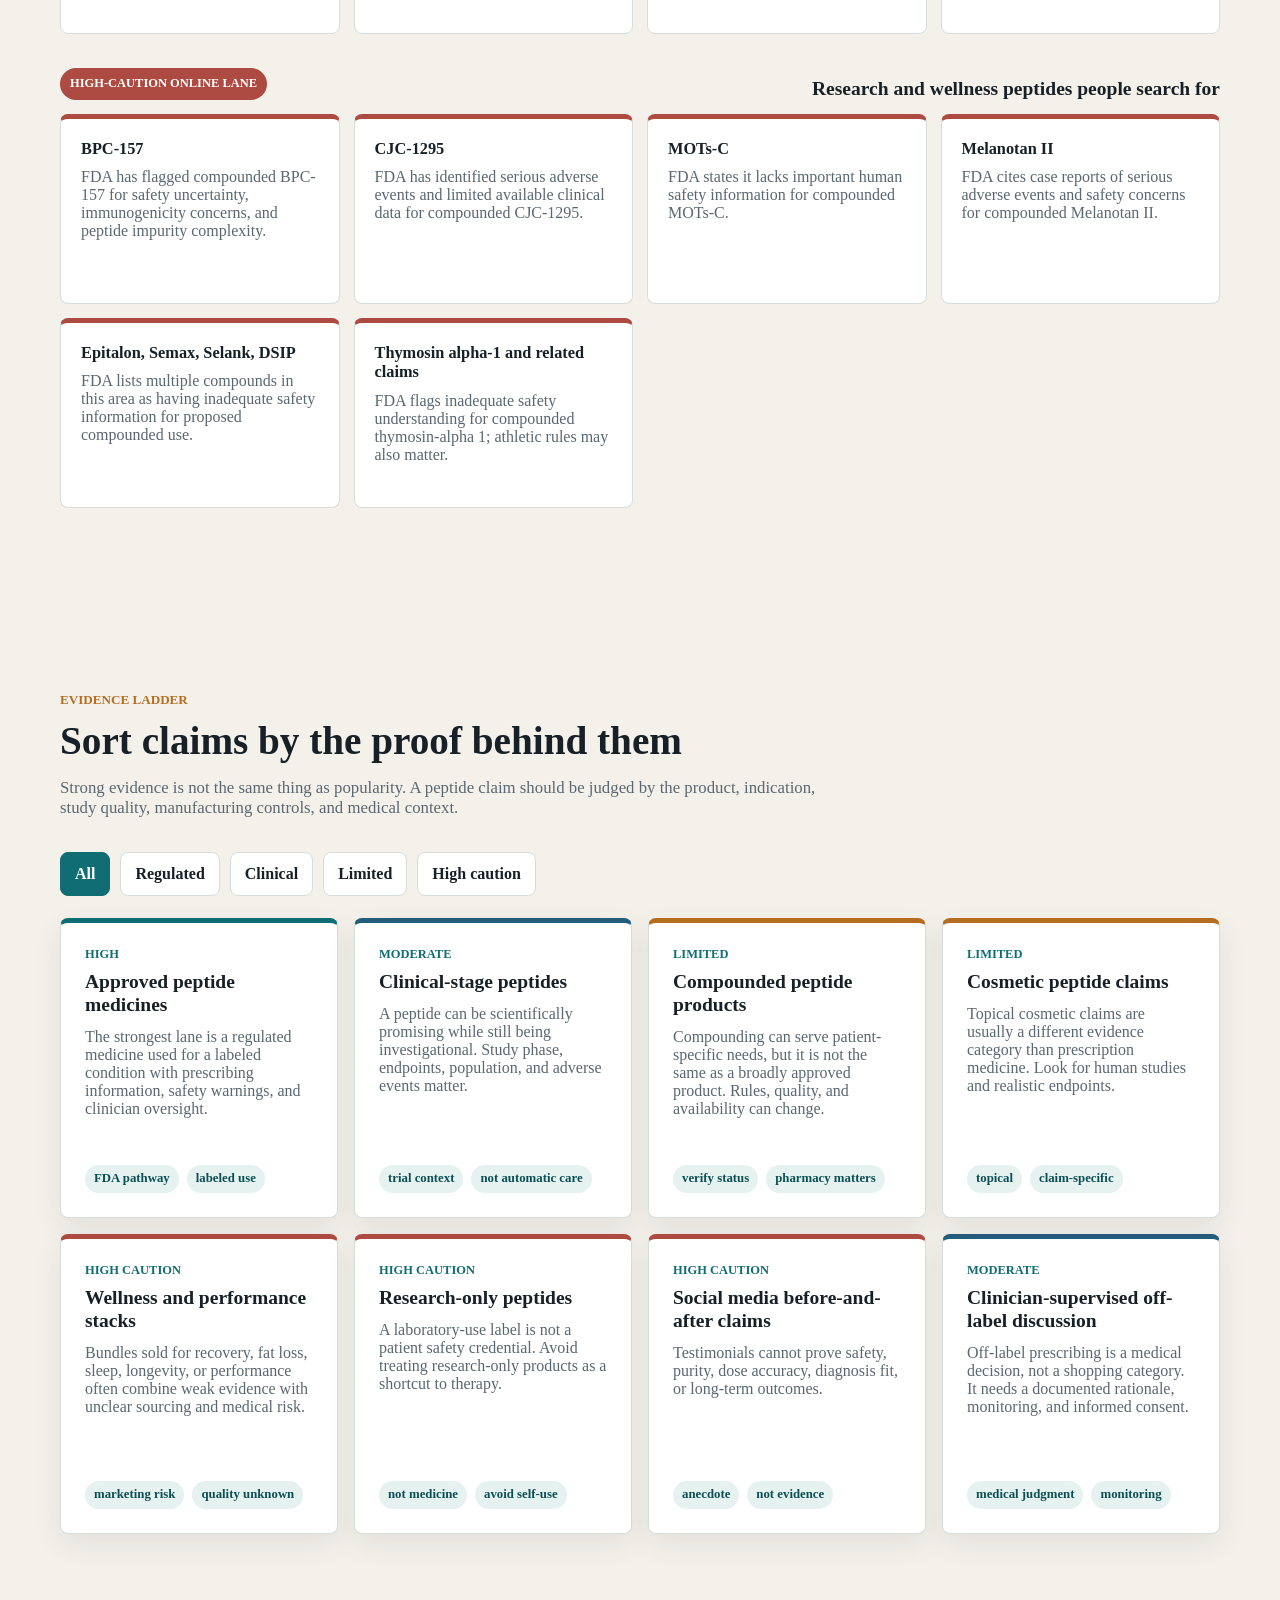
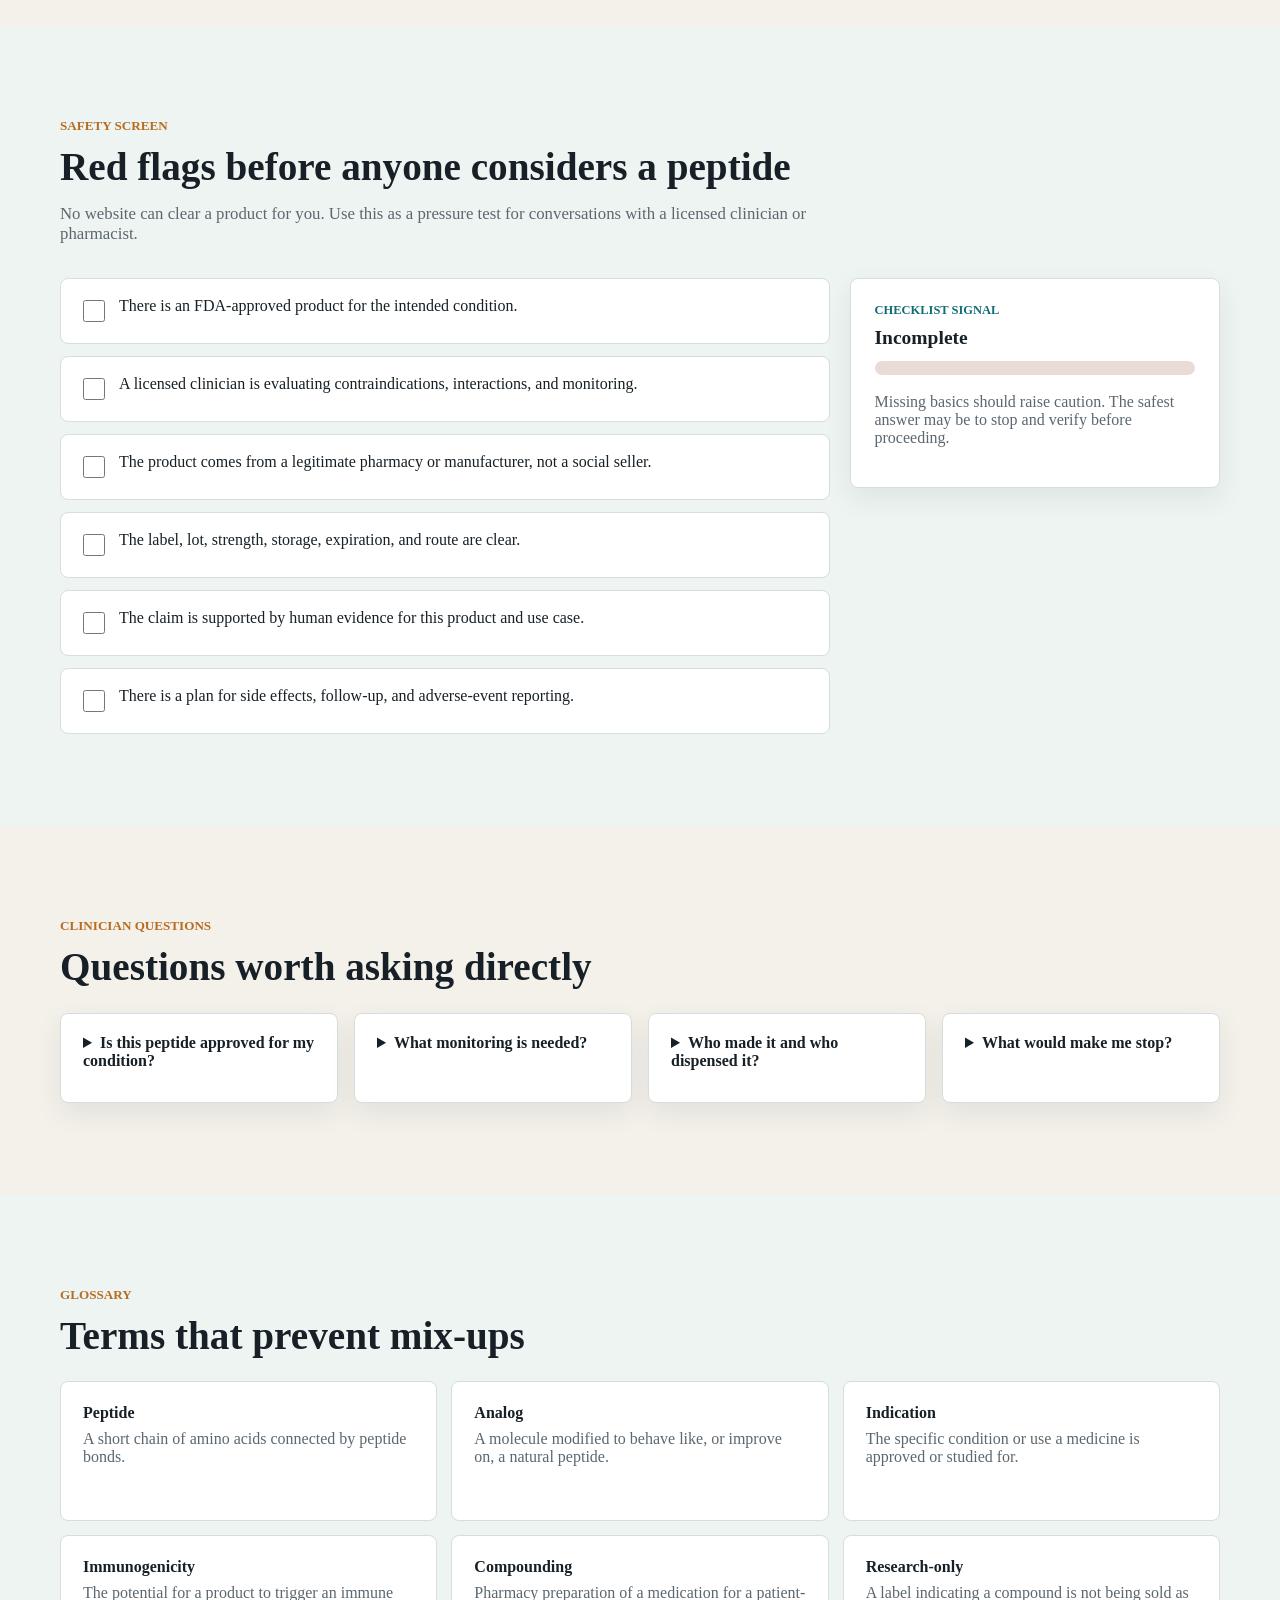
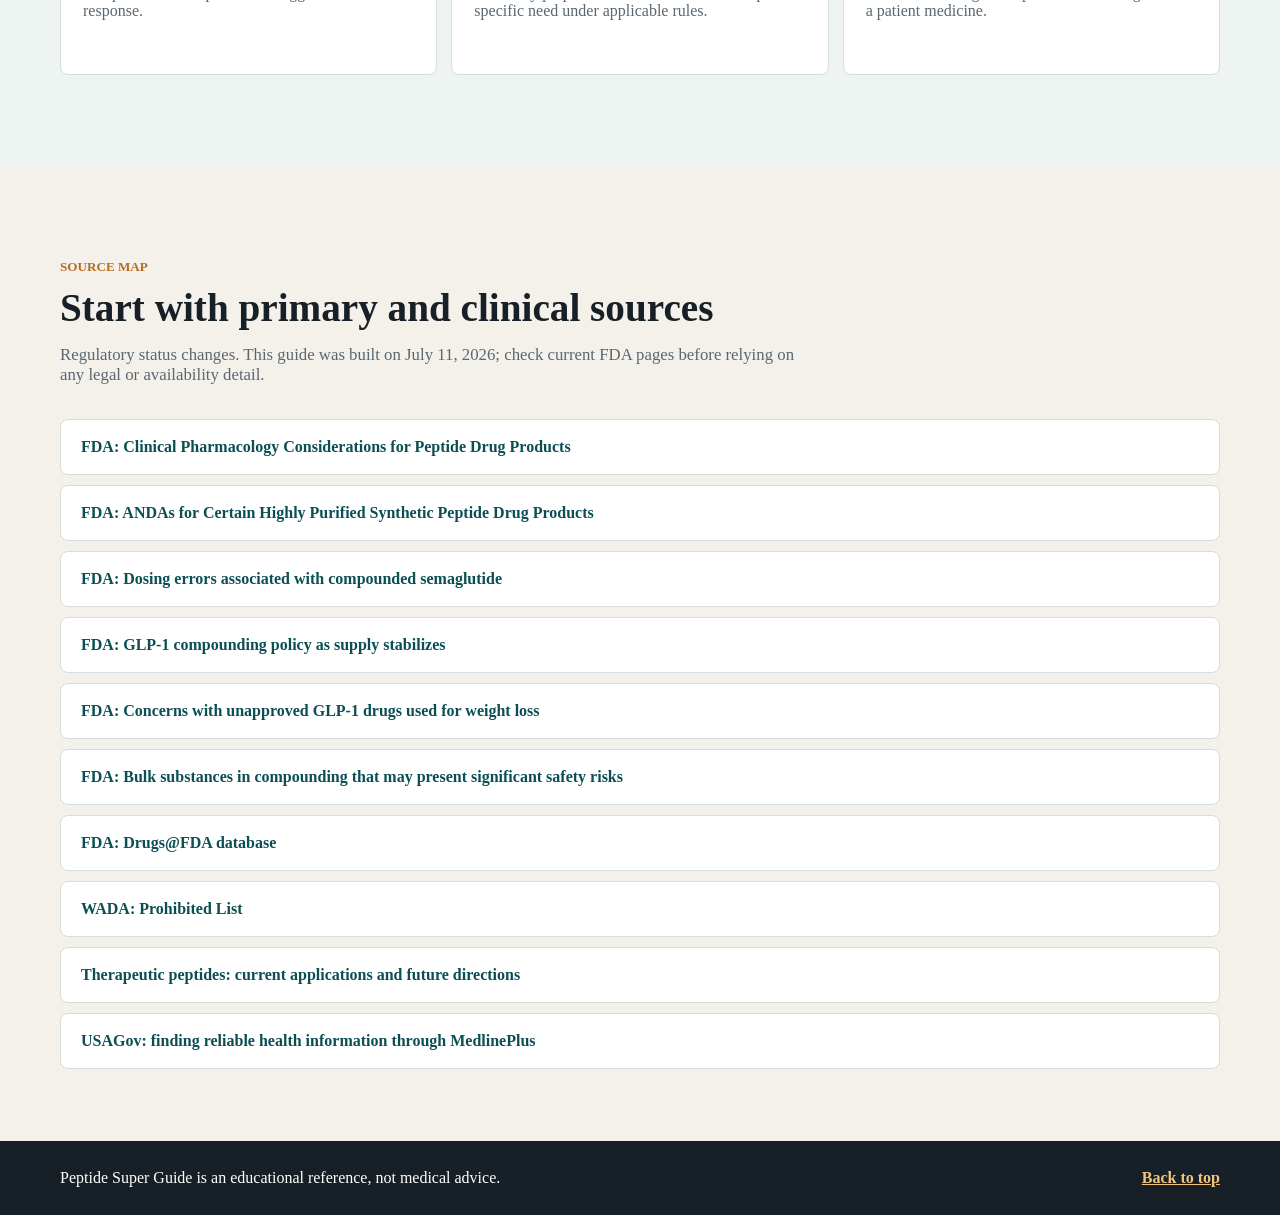
==== commit 3f5b3b57: "Add peptide directory section" ====
--- a/index.html
+++ b/index.html
@@ -21,6 +21,7 @@
       </a>
       <nav class="nav" aria-label="Guide sections">
         <a href="#basics">Basics</a>
+        <a href="#peptides">Peptides</a>
         <a href="#evidence">Evidence</a>
         <a href="#safety">Safety</a>
         <a href="#sources">Sources</a>
@@ -147,6 +148,179 @@
               treatment.
             </div>
             <div role="cell">Do not treat research-only labeling as a workaround for medical use.</div>
+          </div>
+        </div>
+      </section>
+
+      <section id="peptides" class="section">
+        <div class="section-heading">
+          <p class="eyebrow">Peptide index</p>
+          <h2>Named examples without the dosing rabbit hole</h2>
+          <p>
+            This is the missing map: real peptide medicines, cosmetic peptides,
+            and the online research peptides people ask about. It is not a
+            shopping list, protocol list, or endorsement.
+          </p>
+        </div>
+
+        <div class="peptide-group">
+          <div class="group-heading">
+            <span class="status-badge approved">Regulated medicine lane</span>
+            <h3>Peptide or peptide-like medicines people may recognize</h3>
+          </div>
+          <div class="peptide-grid">
+            <article class="peptide-card">
+              <h4>Semaglutide, liraglutide, tirzepatide</h4>
+              <p>
+                Incretin-based medicines used under specific approved labels
+                for diabetes and/or chronic weight management.
+              </p>
+              <span>Key check: approved product, indication, and source.</span>
+            </article>
+            <article class="peptide-card">
+              <h4>Glucagon</h4>
+              <p>
+                A peptide hormone medicine used in specific hypoglycemia and
+                diagnostic contexts.
+              </p>
+              <span>Key check: emergency plan and product instructions.</span>
+            </article>
+            <article class="peptide-card">
+              <h4>Teriparatide, abaloparatide</h4>
+              <p>
+                Parathyroid hormone analogs used for selected osteoporosis
+                patients under clinician supervision.
+              </p>
+              <span>Key check: duration, bone-risk context, monitoring.</span>
+            </article>
+            <article class="peptide-card">
+              <h4>Desmopressin</h4>
+              <p>
+                A vasopressin analog used for specific bleeding, endocrine, and
+                fluid-balance indications.
+              </p>
+              <span>Key check: sodium and fluid-risk monitoring.</span>
+            </article>
+            <article class="peptide-card">
+              <h4>Octreotide, lanreotide</h4>
+              <p>
+                Somatostatin analogs used in specialist care for conditions
+                such as acromegaly and certain neuroendocrine tumors.
+              </p>
+              <span>Key check: specialist diagnosis and follow-up.</span>
+            </article>
+            <article class="peptide-card">
+              <h4>Leuprolide, goserelin</h4>
+              <p>
+                GnRH analogs used in hormone-sensitive conditions under
+                diagnosis-specific protocols.
+              </p>
+              <span>Key check: indication, fertility, and bone-health context.</span>
+            </article>
+            <article class="peptide-card">
+              <h4>Tesamorelin</h4>
+              <p>
+                A growth hormone-releasing factor analog approved for a narrow
+                HIV-associated lipodystrophy indication.
+              </p>
+              <span>Key check: narrow label, metabolic monitoring.</span>
+            </article>
+            <article class="peptide-card">
+              <h4>Bivalirudin, eptifibatide</h4>
+              <p>
+                Peptide or peptide-derived antithrombotic medicines used in
+                tightly controlled cardiovascular settings.
+              </p>
+              <span>Key check: hospital-level bleeding-risk controls.</span>
+            </article>
+          </div>
+        </div>
+
+        <div class="peptide-group">
+          <div class="group-heading">
+            <span class="status-badge topical">Topical and cosmetic lane</span>
+            <h3>Cosmetic peptides are a different evidence bucket</h3>
+          </div>
+          <div class="peptide-grid compact-cards">
+            <article class="peptide-card">
+              <h4>GHK-Cu / copper peptides</h4>
+              <p>
+                Usually discussed in skin-care contexts. Topical cosmetic
+                evidence should not be treated like drug evidence.
+              </p>
+            </article>
+            <article class="peptide-card">
+              <h4>Palmitoyl pentapeptide-4</h4>
+              <p>
+                A common cosmetic signal-peptide ingredient category used in
+                anti-aging marketing.
+              </p>
+            </article>
+            <article class="peptide-card">
+              <h4>Acetyl hexapeptide-8</h4>
+              <p>
+                A topical cosmetic peptide often marketed around expression-line
+                appearance claims.
+              </p>
+            </article>
+            <article class="peptide-card">
+              <h4>Palmitoyl tripeptides</h4>
+              <p>
+                A family of skin-care peptides where formula quality and human
+                evidence matter more than ingredient buzz.
+              </p>
+            </article>
+          </div>
+        </div>
+
+        <div class="peptide-group caution-group">
+          <div class="group-heading">
+            <span class="status-badge caution">High-caution online lane</span>
+            <h3>Research and wellness peptides people search for</h3>
+          </div>
+          <div class="peptide-grid compact-cards">
+            <article class="peptide-card warning">
+              <h4>BPC-157</h4>
+              <p>
+                FDA has flagged compounded BPC-157 for safety uncertainty,
+                immunogenicity concerns, and peptide impurity complexity.
+              </p>
+            </article>
+            <article class="peptide-card warning">
+              <h4>CJC-1295</h4>
+              <p>
+                FDA has identified serious adverse events and limited available
+                clinical data for compounded CJC-1295.
+              </p>
+            </article>
+            <article class="peptide-card warning">
+              <h4>MOTs-C</h4>
+              <p>
+                FDA states it lacks important human safety information for
+                compounded MOTs-C.
+              </p>
+            </article>
+            <article class="peptide-card warning">
+              <h4>Melanotan II</h4>
+              <p>
+                FDA cites case reports of serious adverse events and safety
+                concerns for compounded Melanotan II.
+              </p>
+            </article>
+            <article class="peptide-card warning">
+              <h4>Epitalon, Semax, Selank, DSIP</h4>
+              <p>
+                FDA lists multiple compounds in this area as having inadequate
+                safety information for proposed compounded use.
+              </p>
+            </article>
+            <article class="peptide-card warning">
+              <h4>Thymosin alpha-1 and related claims</h4>
+              <p>
+                FDA flags inadequate safety understanding for compounded
+                thymosin-alpha 1; athletic rules may also matter.
+              </p>
+            </article>
           </div>
         </div>
       </section>
@@ -323,6 +497,18 @@
           <a href="https://www.fda.gov/drugs/drug-alerts-and-statements/fda-clarifies-policies-compounders-national-glp-1-supply-begins-stabilize">
             FDA: GLP-1 compounding policy as supply stabilizes
           </a>
+          <a href="https://www.fda.gov/drugs/drug-alerts-and-statements/fdas-concerns-unapproved-glp-1-drugs-used-weight-loss">
+            FDA: Concerns with unapproved GLP-1 drugs used for weight loss
+          </a>
+          <a href="https://www.fda.gov/drugs/human-drug-compounding/certain-bulk-drug-substances-use-compounding-may-present-significant-safety-risks">
+            FDA: Bulk substances in compounding that may present significant safety risks
+          </a>
+          <a href="https://www.accessdata.fda.gov/scripts/cder/daf/">
+            FDA: Drugs@FDA database
+          </a>
+          <a href="https://www.wada-ama.org/en/prohibited-list">
+            WADA: Prohibited List
+          </a>
           <a href="https://pmc.ncbi.nlm.nih.gov/articles/PMC8844085/">
             Therapeutic peptides: current applications and future directions
           </a>
--- a/styles.css
+++ b/styles.css
@@ -352,6 +352,91 @@
   font-weight: 900;
 }
 
+.peptide-group {
+  margin-top: 34px;
+}
+
+.peptide-group:first-of-type {
+  margin-top: 0;
+}
+
+.group-heading {
+  display: flex;
+  align-items: flex-end;
+  justify-content: space-between;
+  gap: 18px;
+  margin-bottom: 14px;
+}
+
+.group-heading h3 {
+  max-width: 680px;
+  margin: 0;
+}
+
+.status-badge {
+  display: inline-flex;
+  min-height: 32px;
+  align-items: center;
+  padding: 5px 10px;
+  color: #ffffff;
+  border-radius: 999px;
+  font-size: 0.78rem;
+  font-weight: 900;
+  text-transform: uppercase;
+}
+
+.status-badge.approved {
+  background: var(--teal);
+}
+
+.status-badge.topical {
+  background: var(--blue);
+}
+
+.status-badge.caution {
+  background: var(--coral);
+}
+
+.peptide-grid {
+  display: grid;
+  grid-template-columns: repeat(4, 1fr);
+  gap: 14px;
+}
+
+.peptide-card {
+  min-height: 236px;
+  padding: 20px;
+  background: var(--surface);
+  border: 1px solid var(--line);
+  border-radius: var(--radius);
+}
+
+.peptide-card h4 {
+  margin: 0 0 10px;
+  font-size: 1.02rem;
+  line-height: 1.2;
+}
+
+.peptide-card p {
+  color: var(--muted);
+}
+
+.peptide-card span {
+  display: block;
+  margin-top: 14px;
+  color: var(--teal-dark);
+  font-size: 0.88rem;
+  font-weight: 800;
+}
+
+.compact-cards .peptide-card {
+  min-height: 190px;
+}
+
+.peptide-card.warning {
+  border-top: 5px solid var(--coral);
+}
+
 .filter-bar {
   margin-bottom: 22px;
 }
@@ -594,6 +679,7 @@
 
   .quick-strip,
   .card-grid.three,
+  .peptide-grid,
   .evidence-grid,
   .question-grid,
   .glossary,
@@ -632,6 +718,11 @@
     padding: 9px 10px;
   }
 
+  .nav {
+    flex-wrap: wrap;
+    overflow-x: visible;
+  }
+
   .hero {
     min-height: 76vh;
     padding: 58px 18px 46px;
@@ -657,6 +748,7 @@
 
   .quick-strip,
   .card-grid.three,
+  .peptide-grid,
   .evidence-grid,
   .question-grid,
   .glossary,
@@ -674,6 +766,11 @@
     min-height: auto;
   }
 
+  .group-heading {
+    align-items: flex-start;
+    flex-direction: column;
+  }
+
   .footer {
     align-items: flex-start;
     flex-direction: column;
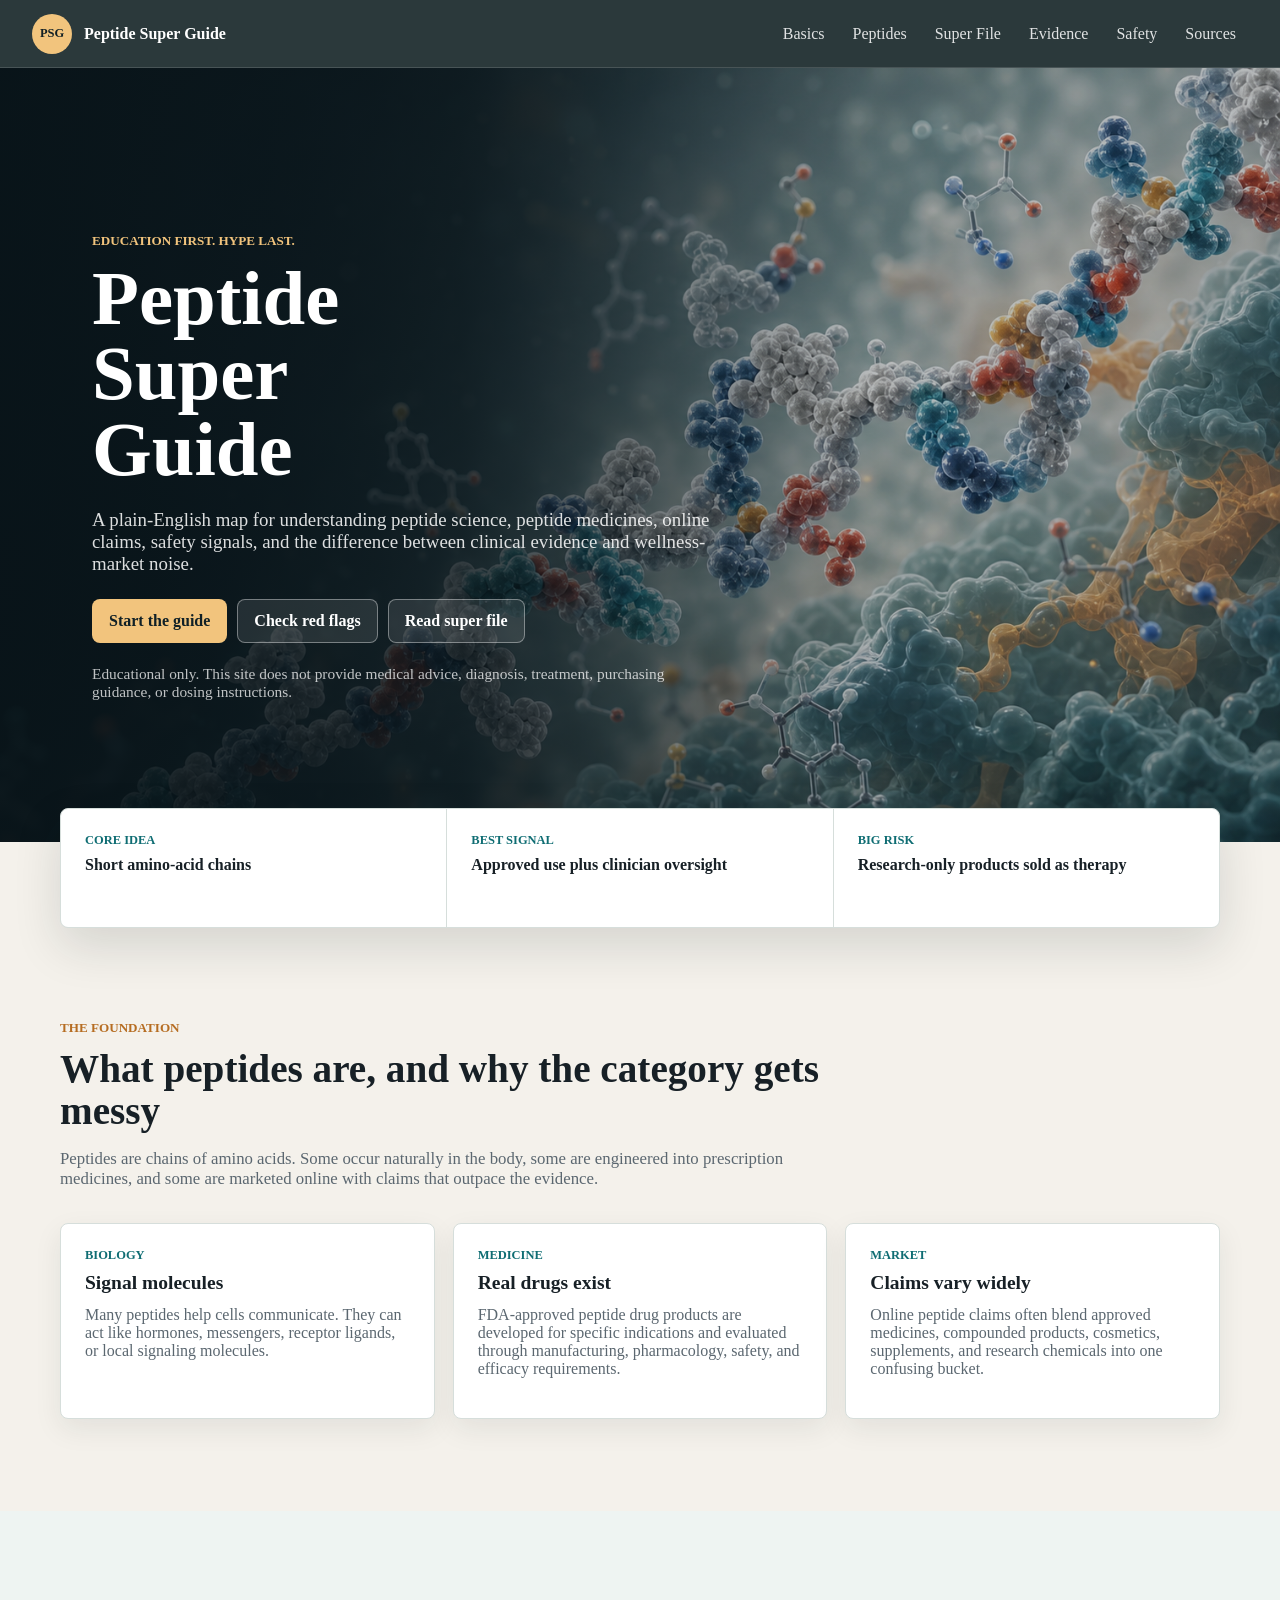
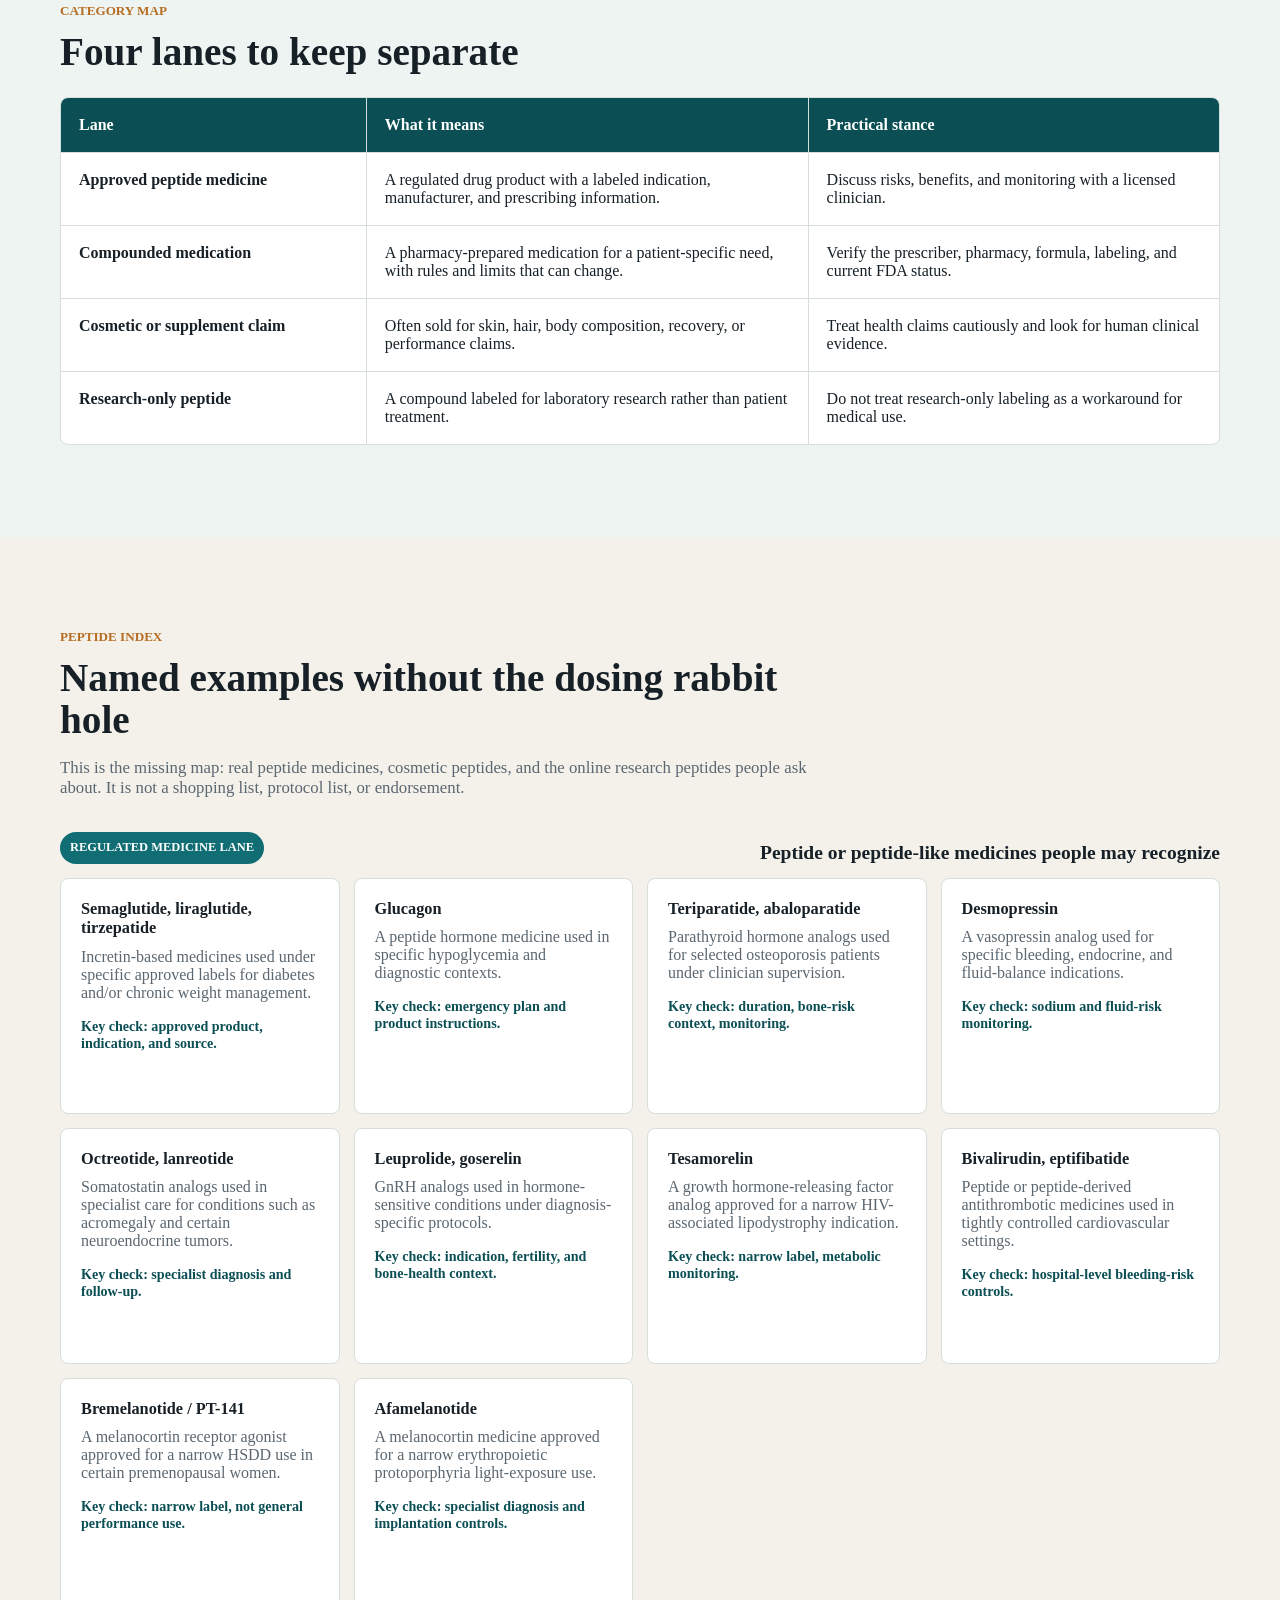
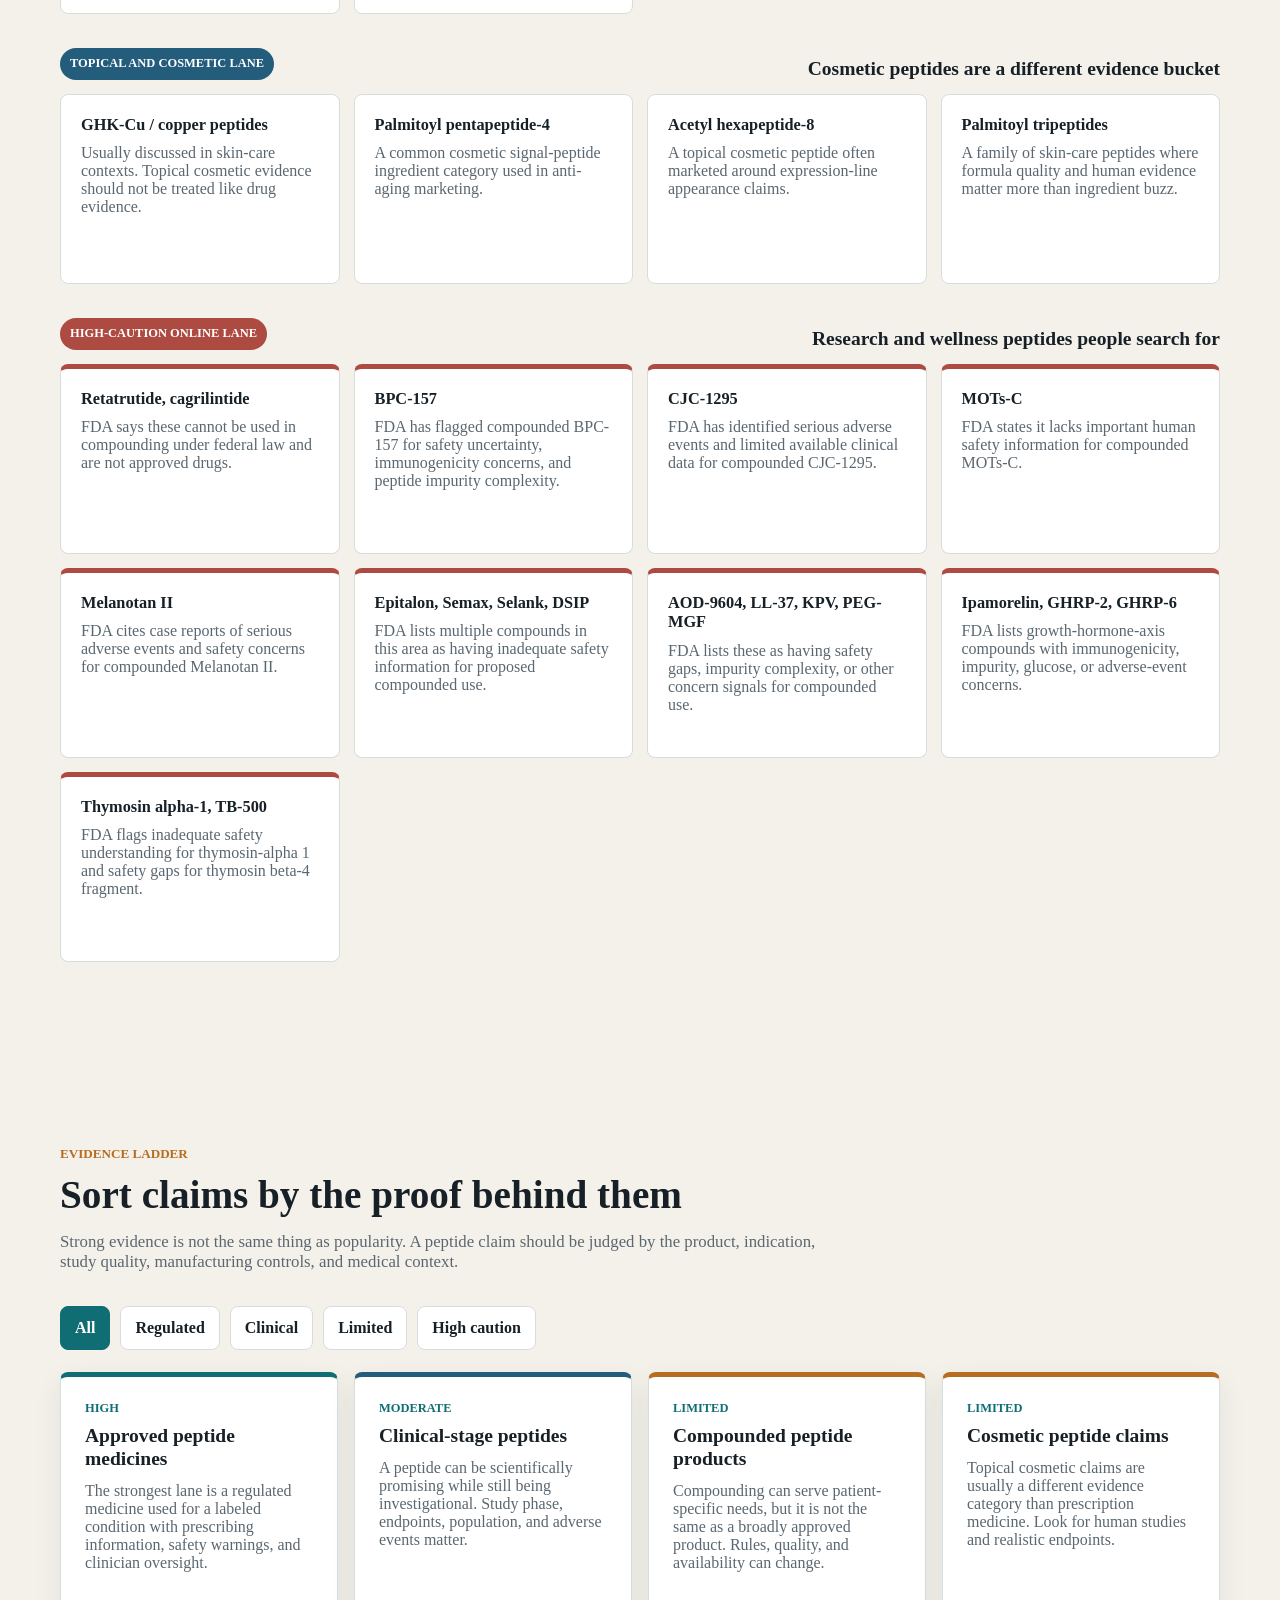
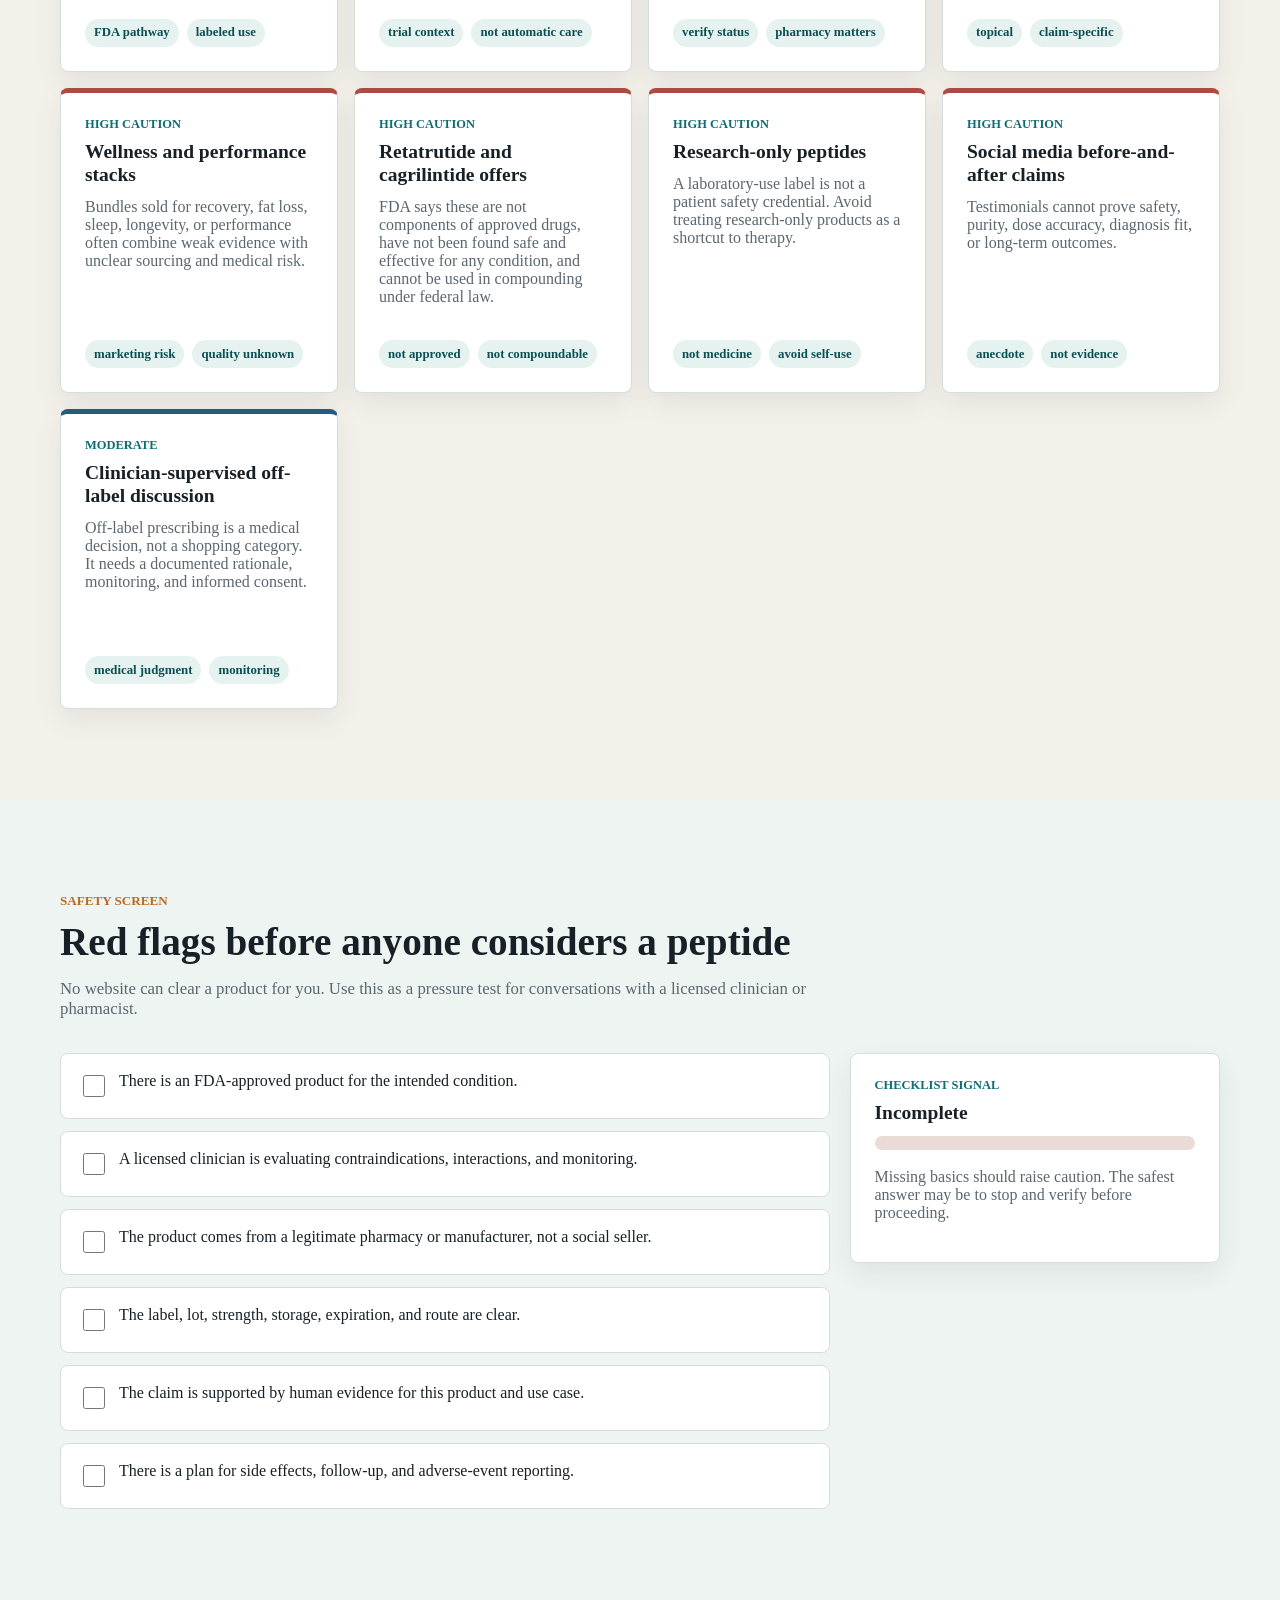
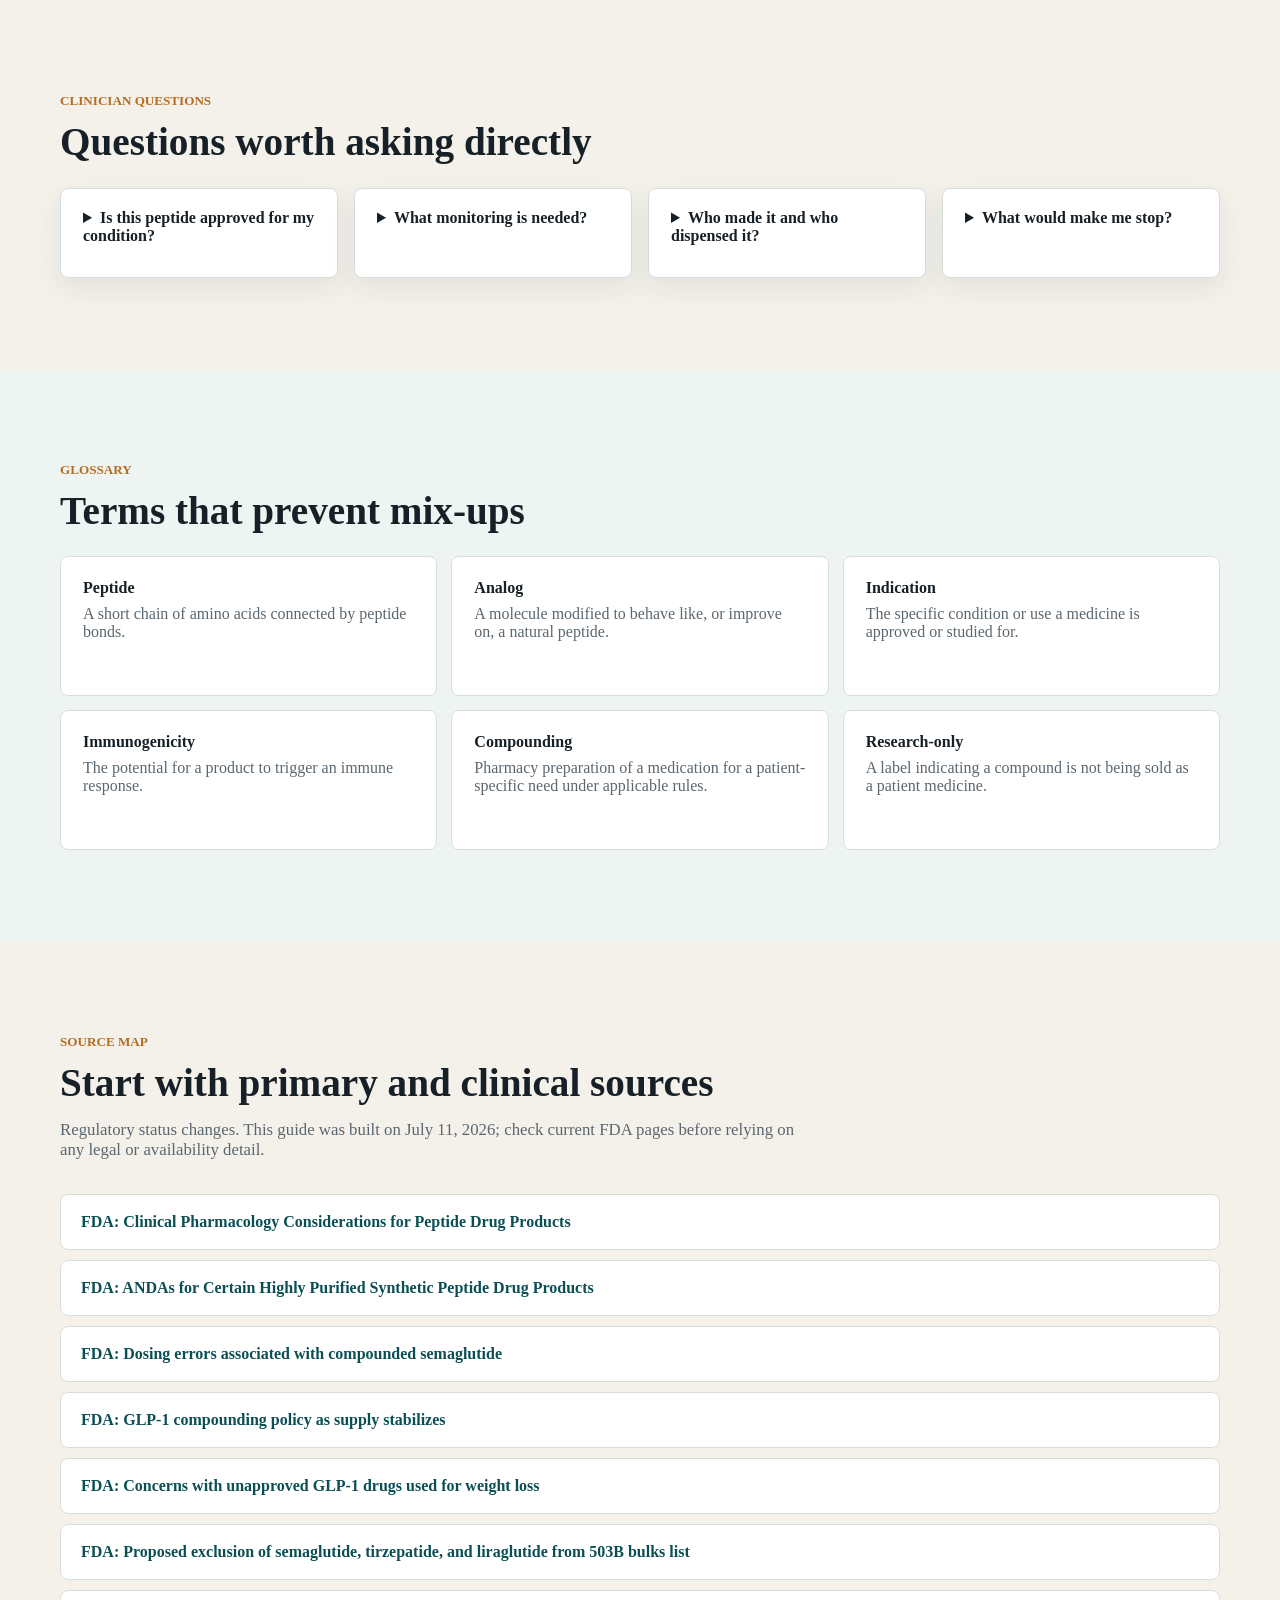
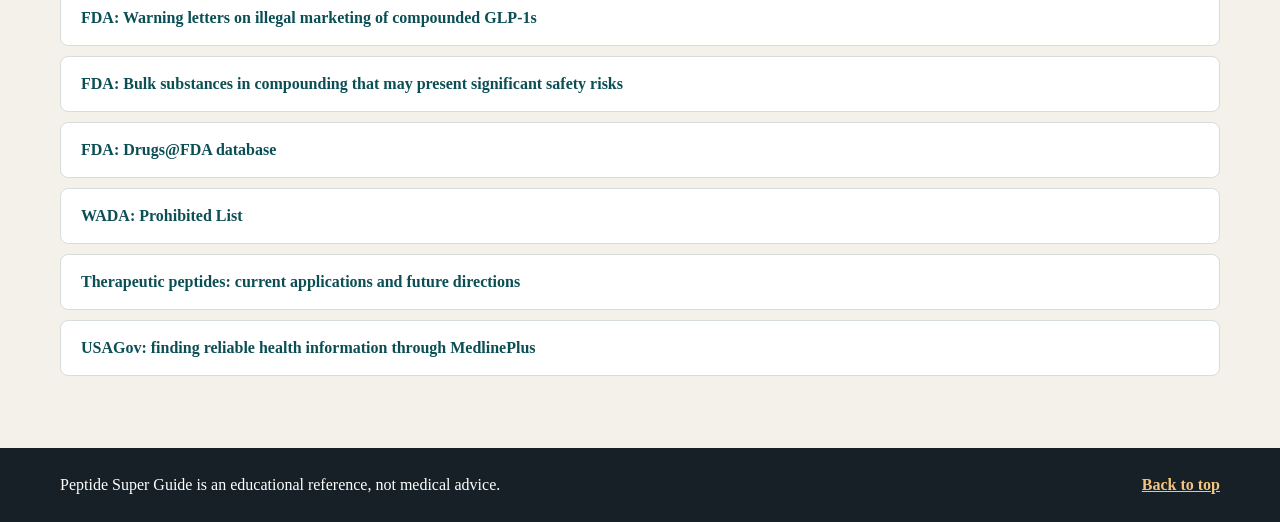
==== commit 35c54ba2: "Add peptide super file and research updates" ====
--- a/index.html
+++ b/index.html
@@ -22,6 +22,7 @@
       <nav class="nav" aria-label="Guide sections">
         <a href="#basics">Basics</a>
         <a href="#peptides">Peptides</a>
+        <a href="super-file.html">Super File</a>
         <a href="#evidence">Evidence</a>
         <a href="#safety">Safety</a>
         <a href="#sources">Sources</a>
@@ -41,6 +42,7 @@
           <div class="hero-actions" aria-label="Primary links">
             <a class="button primary" href="#guide">Start the guide</a>
             <a class="button secondary" href="#safety">Check red flags</a>
+            <a class="button secondary" href="super-file.html">Read super file</a>
           </div>
           <p class="medical-note">
             Educational only. This site does not provide medical advice,
@@ -233,6 +235,22 @@
               </p>
               <span>Key check: hospital-level bleeding-risk controls.</span>
             </article>
+            <article class="peptide-card">
+              <h4>Bremelanotide / PT-141</h4>
+              <p>
+                A melanocortin receptor agonist approved for a narrow HSDD use
+                in certain premenopausal women.
+              </p>
+              <span>Key check: narrow label, not general performance use.</span>
+            </article>
+            <article class="peptide-card">
+              <h4>Afamelanotide</h4>
+              <p>
+                A melanocortin medicine approved for a narrow erythropoietic
+                protoporphyria light-exposure use.
+              </p>
+              <span>Key check: specialist diagnosis and implantation controls.</span>
+            </article>
           </div>
         </div>
 
@@ -280,6 +298,13 @@
           </div>
           <div class="peptide-grid compact-cards">
             <article class="peptide-card warning">
+              <h4>Retatrutide, cagrilintide</h4>
+              <p>
+                FDA says these cannot be used in compounding under federal law
+                and are not approved drugs.
+              </p>
+            </article>
+            <article class="peptide-card warning">
               <h4>BPC-157</h4>
               <p>
                 FDA has flagged compounded BPC-157 for safety uncertainty,
@@ -315,10 +340,24 @@
               </p>
             </article>
             <article class="peptide-card warning">
-              <h4>Thymosin alpha-1 and related claims</h4>
-              <p>
-                FDA flags inadequate safety understanding for compounded
-                thymosin-alpha 1; athletic rules may also matter.
+              <h4>AOD-9604, LL-37, KPV, PEG-MGF</h4>
+              <p>
+                FDA lists these as having safety gaps, impurity complexity, or
+                other concern signals for compounded use.
+              </p>
+            </article>
+            <article class="peptide-card warning">
+              <h4>Ipamorelin, GHRP-2, GHRP-6</h4>
+              <p>
+                FDA lists growth-hormone-axis compounds with immunogenicity,
+                impurity, glucose, or adverse-event concerns.
+              </p>
+            </article>
+            <article class="peptide-card warning">
+              <h4>Thymosin alpha-1, TB-500</h4>
+              <p>
+                FDA flags inadequate safety understanding for thymosin-alpha 1
+                and safety gaps for thymosin beta-4 fragment.
               </p>
             </article>
           </div>
@@ -500,6 +539,12 @@
           <a href="https://www.fda.gov/drugs/drug-alerts-and-statements/fdas-concerns-unapproved-glp-1-drugs-used-weight-loss">
             FDA: Concerns with unapproved GLP-1 drugs used for weight loss
           </a>
+          <a href="https://www.fda.gov/news-events/press-announcements/fda-proposes-exclude-semaglutide-tirzepatide-and-liraglutide-503b-bulks-list">
+            FDA: Proposed exclusion of semaglutide, tirzepatide, and liraglutide from 503B bulks list
+          </a>
+          <a href="https://www.fda.gov/news-events/press-announcements/fda-warns-30-telehealth-companies-against-illegal-marketing-compounded-glp-1s">
+            FDA: Warning letters on illegal marketing of compounded GLP-1s
+          </a>
           <a href="https://www.fda.gov/drugs/human-drug-compounding/certain-bulk-drug-substances-use-compounding-may-present-significant-safety-risks">
             FDA: Bulk substances in compounding that may present significant safety risks
           </a>
--- a/styles.css
+++ b/styles.css
@@ -628,6 +628,137 @@
   outline: none;
 }
 
+.doc-page {
+  background: var(--paper);
+}
+
+.doc-hero {
+  padding: 92px max(24px, calc((100% - 980px) / 2)) 56px;
+  color: #ffffff;
+  background:
+    linear-gradient(90deg, rgba(8, 19, 24, 0.94), rgba(8, 19, 24, 0.78)),
+    url("assets/peptide-hero.png") center right / cover no-repeat;
+}
+
+.doc-hero h1 {
+  max-width: 12ch;
+  margin-bottom: 18px;
+  font-size: 4rem;
+}
+
+.doc-hero p:not(.eyebrow) {
+  max-width: 720px;
+  color: rgba(255, 255, 255, 0.86);
+  font-size: 1.12rem;
+}
+
+.doc-body {
+  width: min(980px, calc(100% - 48px));
+  margin: 0 auto;
+  padding: 44px 0 82px;
+}
+
+.callout {
+  padding: 18px 20px;
+  border: 1px solid var(--line);
+  border-radius: var(--radius);
+  background: var(--surface);
+}
+
+.warning-callout {
+  border-left: 6px solid var(--coral);
+}
+
+.readable-section {
+  margin-top: 28px;
+  padding: 28px;
+  background: var(--surface);
+  border: 1px solid var(--line);
+  border-radius: var(--radius);
+}
+
+.readable-section h2 {
+  font-size: 1.85rem;
+}
+
+.plain-list {
+  display: grid;
+  gap: 10px;
+  padding-left: 20px;
+  color: var(--muted);
+}
+
+.lane-cards {
+  display: grid;
+  grid-template-columns: repeat(3, 1fr);
+  gap: 12px;
+  margin-top: 18px;
+}
+
+.lane-cards div {
+  min-height: 120px;
+  padding: 18px;
+  border: 1px solid var(--line);
+  border-radius: var(--radius);
+  background: var(--surface-strong);
+}
+
+.lane-cards strong,
+.lane-cards span {
+  display: block;
+}
+
+.lane-cards span {
+  margin-top: 8px;
+  color: var(--muted);
+}
+
+.simple-table {
+  display: grid;
+  overflow: hidden;
+  border: 1px solid var(--line);
+  border-radius: var(--radius);
+}
+
+.simple-table > div {
+  display: grid;
+  grid-template-columns: 260px 1fr;
+  border-top: 1px solid var(--line);
+}
+
+.simple-table > div:first-child {
+  border-top: 0;
+}
+
+.simple-table strong,
+.simple-table span {
+  padding: 14px 16px;
+}
+
+.simple-table span {
+  color: var(--muted);
+  border-left: 1px solid var(--line);
+}
+
+.tag-cloud {
+  display: flex;
+  flex-wrap: wrap;
+  gap: 8px;
+}
+
+.tag-cloud span {
+  min-height: 32px;
+  padding: 5px 10px;
+  color: var(--teal-dark);
+  background: #e5f2ef;
+  border-radius: 999px;
+  font-weight: 800;
+}
+
+.source-list.compact a {
+  padding: 14px 16px;
+}
+
 .footer {
   display: flex;
   align-items: center;
@@ -683,7 +814,8 @@
   .evidence-grid,
   .question-grid,
   .glossary,
-  .safety-layout {
+  .safety-layout,
+  .lane-cards {
     grid-template-columns: 1fr 1fr;
   }
 
@@ -752,7 +884,8 @@
   .evidence-grid,
   .question-grid,
   .glossary,
-  .safety-layout {
+  .safety-layout,
+  .lane-cards {
     grid-template-columns: 1fr;
   }
 
@@ -771,6 +904,31 @@
     flex-direction: column;
   }
 
+  .doc-hero {
+    padding: 58px 18px 42px;
+  }
+
+  .doc-hero h1 {
+    font-size: 2.6rem;
+  }
+
+  .doc-body {
+    width: min(100% - 32px, 980px);
+  }
+
+  .readable-section {
+    padding: 20px;
+  }
+
+  .simple-table > div {
+    grid-template-columns: 1fr;
+  }
+
+  .simple-table span {
+    border-left: 0;
+    border-top: 1px solid var(--line);
+  }
+
   .footer {
     align-items: flex-start;
     flex-direction: column;
